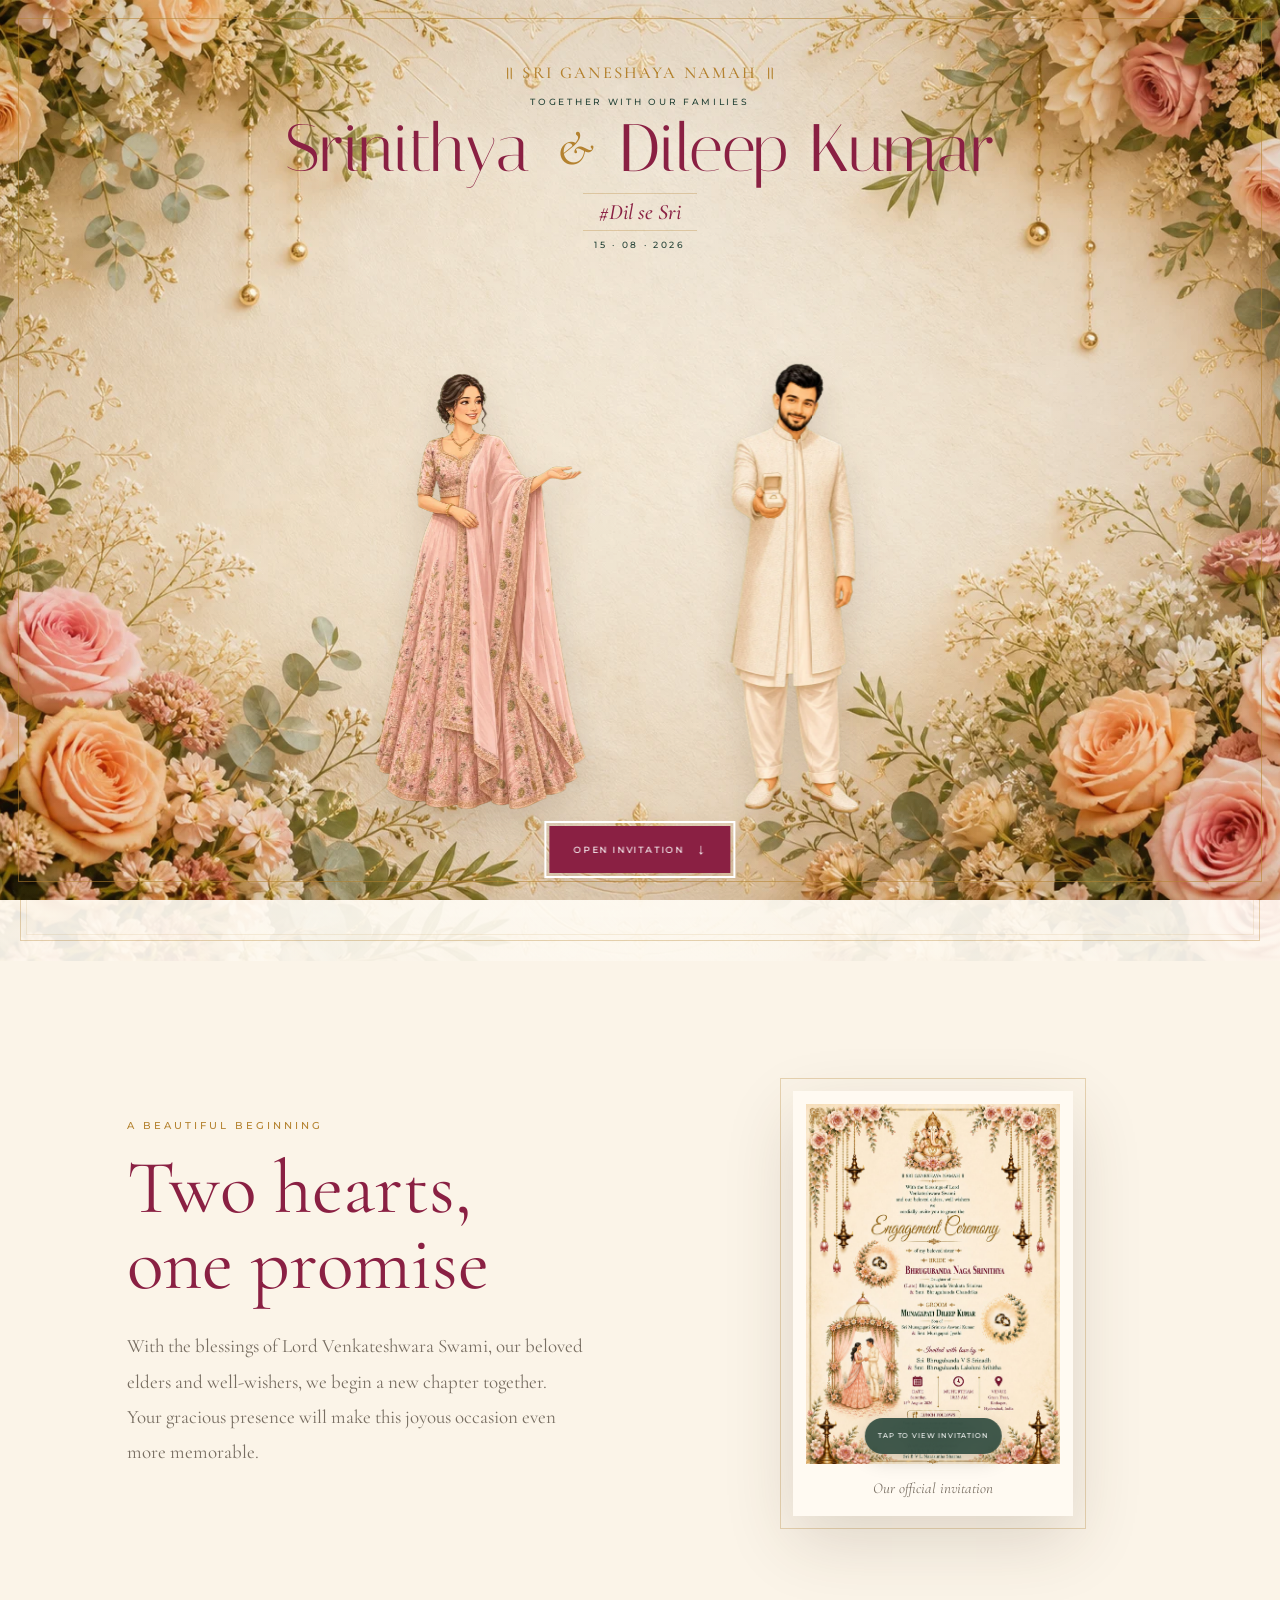
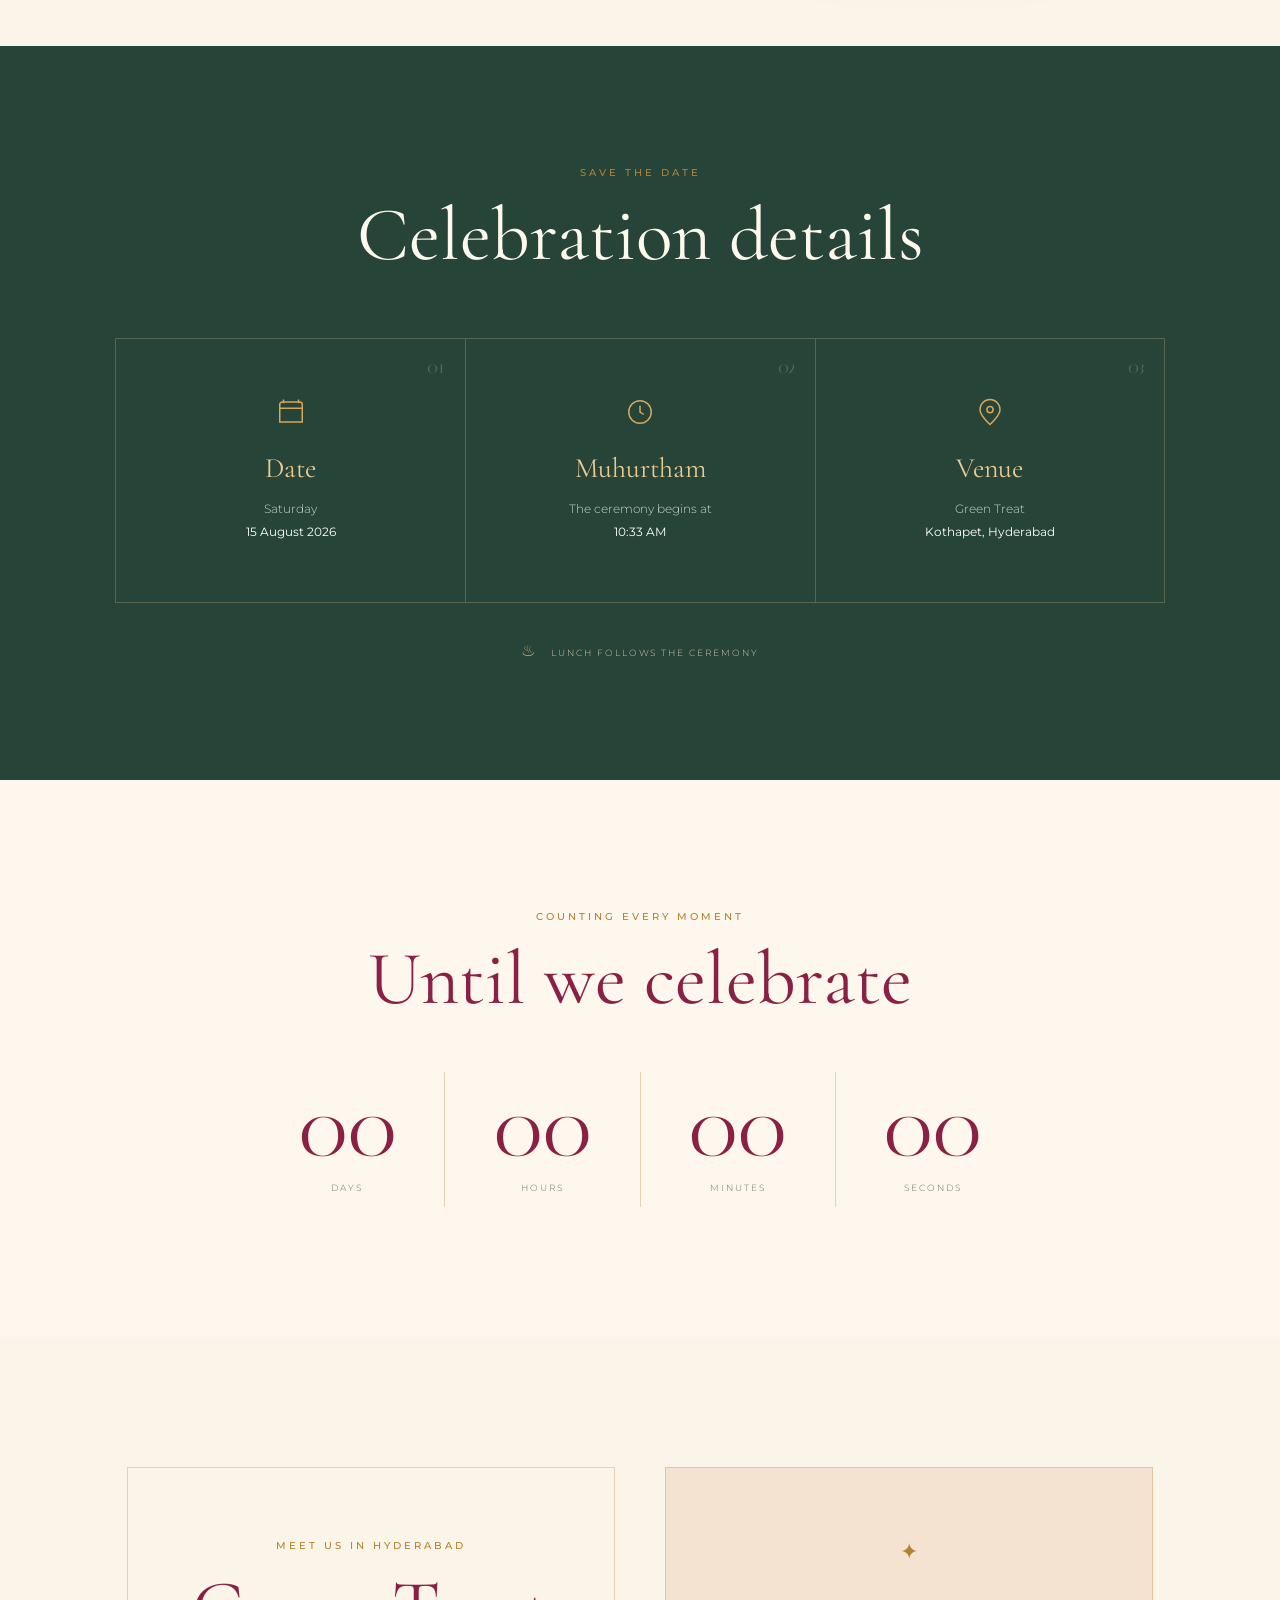
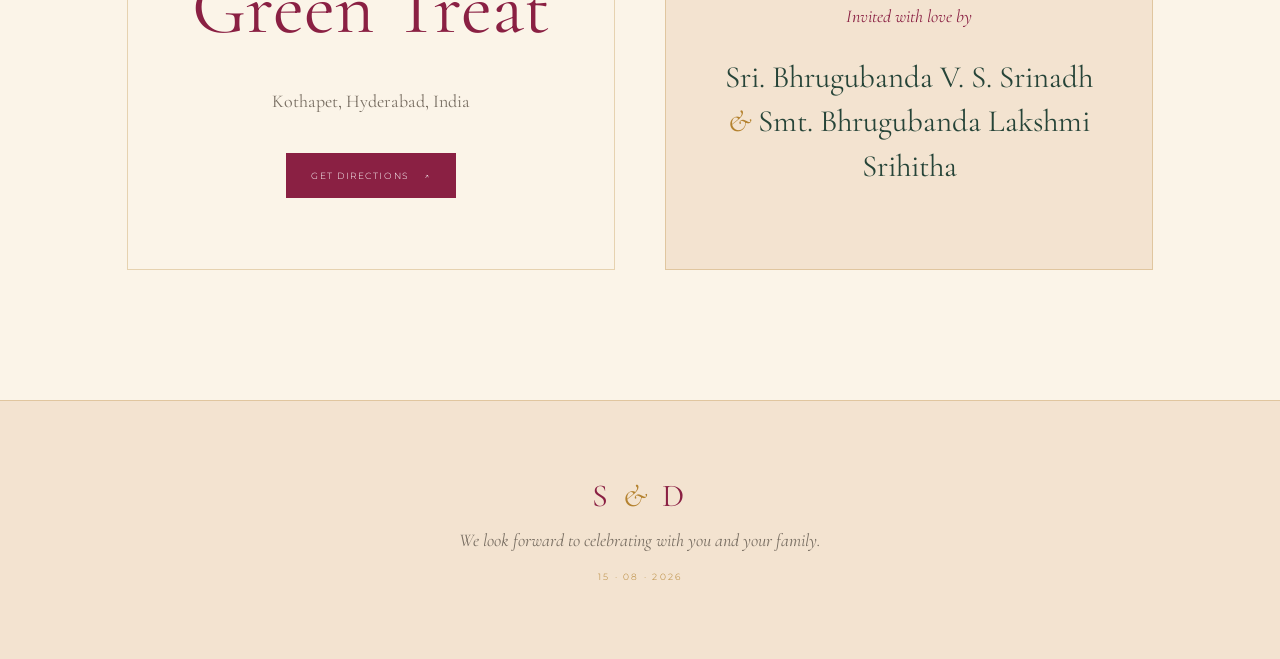
==== bride/index.html @ 74a8cdb2 "Add animated ring exchange landing moment" ====
<!doctype html>
<html lang="en">
<head>
  <meta charset="utf-8">
  <meta name="viewport" content="width=device-width, initial-scale=1">
  <meta name="theme-color" content="#fbf4e8">
  <meta name="description" content="Bride-side engagement invitation for Srinithya and Dileep Kumar — 15 August 2026 at Green Treat, Kothapet, Hyderabad.">
  <title>Srinithya &amp; Dileep Kumar | Engagement Invitation</title>
  <base href="../">
  <meta property="og:type" content="website">
  <meta property="og:site_name" content="Srinithya &amp; Dileep Kumar">
  <meta property="og:url" content="https://mdileepkumar438.github.io/dil-se-sri/bride/">
  <meta property="og:title" content="Srinithya &amp; Dileep Kumar — Engagement">
  <meta property="og:description" content="With love from the bride’s family, join us on 15 August 2026 at Green Treat, Kothapet. #Dil se Sri">
  <meta property="og:image" content="https://mdileepkumar438.github.io/dil-se-sri/invitation-bride-side.jpg">
  <meta property="og:image:width" content="1054">
  <meta property="og:image:height" content="1492">
  <meta property="og:image:alt" content="Bride-side engagement invitation of Srinithya and Dileep Kumar, 15 August 2026">
  <meta name="twitter:card" content="summary_large_image">
  <meta name="twitter:title" content="Srinithya &amp; Dileep Kumar — Engagement">
  <meta name="twitter:description" content="With love from the bride’s family, join us on 15 August 2026 at Green Treat, Kothapet. #Dil se Sri">
  <meta name="twitter:image" content="https://mdileepkumar438.github.io/dil-se-sri/invitation-bride-side.jpg">
  <link rel="preload" href="landing-florals-mobile.webp" as="image" type="image/webp" media="(max-width: 760px)">
  <link rel="preload" href="bride-ring-mobile.webp" as="image" type="image/webp" media="(max-width: 760px)">
  <link rel="preload" href="groom-ring-mobile.webp" as="image" type="image/webp" media="(max-width: 760px)">
  <link rel="preconnect" href="https://fonts.googleapis.com">
  <link rel="preconnect" href="https://fonts.gstatic.com" crossorigin>
  <link href="https://fonts.googleapis.com/css2?family=Cormorant+Garamond:ital,wght@0,400;0,500;0,600;1,500&family=Italiana&family=Montserrat:wght@300;400;500&display=swap" rel="stylesheet">
  <link rel="stylesheet" href="style.css">
</head>
<body class="bride-page" data-invitation-side="bride" data-share-url="https://mdileepkumar438.github.io/dil-se-sri/bride/" data-share-title="Srinithya &amp; Dileep Kumar — Engagement" data-share-text="With love from the bride’s family, join us on 15 August 2026 at Green Treat, Kothapet. #Dil se Sri">
  <div class="page-glow" aria-hidden="true"></div>
  <section class="landing" id="landing" role="dialog" aria-modal="true" aria-label="Engagement invitation welcome">
    <div class="landing-shade" aria-hidden="true"></div>
    <div class="petals" id="petals" aria-hidden="true"></div>
    <div class="landing-copy">
      <p class="landing-blessing">॥ Sri Ganeshaya Namah ॥</p>
      <p class="landing-kicker">Together with our families</p>
      <h1><span>Srinithya</span><em>&amp;</em><span>Dileep Kumar</span></h1>
      <p class="landing-hashtag">#Dil se Sri</p>
      <p class="landing-date">15 · 08 · 2026</p>
    </div>
    <div class="couple-stage" aria-hidden="true">
      <img class="landing-person landing-bride" src="bride-ring.webp" srcset="bride-ring-mobile.webp 440w, bride-ring.webp 883w" sizes="(max-width: 760px) 58vw, 360px" width="883" height="1780" alt="">
      <img class="landing-person landing-groom" src="groom-ring.webp" srcset="groom-ring-mobile.webp 440w, groom-ring.webp 816w" sizes="(max-width: 760px) 58vw, 360px" width="816" height="1928" alt="">
      <span class="ring-sparkle" aria-hidden="true"></span>
    </div>
    <button class="open-invitation" id="openInvitation" type="button">
      <span>Open Invitation</span><i aria-hidden="true">↓</i>
    </button>
  </section>

  <button class="music-toggle" id="musicToggle" type="button" aria-label="Play background music" aria-pressed="false" hidden>
    <span class="music-icon" aria-hidden="true">♪</span><span class="music-label">Music</span>
  </button>
  <audio id="backgroundMusic" loop preload="none">
    <source src="engagement-music.mp3" type="audio/mpeg">
  </audio>

  <nav class="guest-actions" id="guestActions" aria-label="Invitation actions" hidden>
    <a href="dileep-srinithya-engagement.ics" download aria-label="Add engagement to calendar">
      <svg viewBox="0 0 24 24" aria-hidden="true"><path d="M6 2v3M18 2v3M3.5 9h17M5 4h14a2 2 0 0 1 2 2v14H3V6a2 2 0 0 1 2-2Z"/></svg>
      <span>Calendar</span>
    </a>
    <a href="https://www.google.com/maps/search/?api=1&amp;query=Green+Treat+Kothapet+Hyderabad" target="_blank" rel="noopener noreferrer" aria-label="Open venue directions">
      <svg viewBox="0 0 24 24" aria-hidden="true"><path d="M20 10c0 5-8 12-8 12S4 15 4 10a8 8 0 1 1 16 0Z"/><circle cx="12" cy="10" r="2.5"/></svg>
      <span>Directions</span>
    </a>
    <button id="shareInvitation" type="button" aria-label="Share engagement invitation">
      <svg viewBox="0 0 24 24" aria-hidden="true"><circle cx="18" cy="5" r="2.5"/><circle cx="6" cy="12" r="2.5"/><circle cx="18" cy="19" r="2.5"/><path d="m8.2 10.8 7.6-4.5M8.2 13.2l7.6 4.5"/></svg>
      <span>Share</span>
    </button>
  </nav>

  <header class="site-header">
    <a class="monogram" href="bride/#home" aria-label="Srinithya and Dileep Kumar, home">S <span>&amp;</span> D</a>
    <button class="nav-toggle" id="navToggle" type="button" aria-expanded="false" aria-controls="primaryNav" aria-label="Open menu">
      <span class="nav-toggle-bars" aria-hidden="true"><i></i><i></i></span>
    </button>
    <nav id="primaryNav" aria-label="Main navigation">
      <a href="bride/#story">Our day</a>
      <a href="bride/#details">Details</a>
      <a href="bride/#venue">Venue</a>
    </nav>
  </header>

  <main>
    <section class="hero" id="home">
      <div class="hero-inner reveal">
        <p class="blessing">॥ Sri Ganeshaya Namah ॥</p>
        <p class="kicker">Together with our families</p>
        <h1><span>Srinithya</span><em>&amp;</em><span>Dileep Kumar</span></h1>
        <div class="ornament" aria-hidden="true"><i></i><b>✦</b><i></i></div>
        <p class="invitation-copy">We cordially invite you to grace the<br>engagement ceremony of my beloved sister.</p>
        <p class="couple-hashtag">#Dil se Sri</p>
        <div class="hero-date">
          <span>Saturday</span><strong>15</strong><span>August<br>2026</span>
        </div>
        <a class="scroll-cue" href="bride/#story">Discover the celebration <span>↓</span></a>
      </div>
    </section>

    <section class="intro section" id="story">
      <div class="section-copy reveal">
        <p class="kicker">A beautiful beginning</p>
        <h2>Two hearts, one promise</h2>
        <p>With the blessings of Lord Venkateshwara Swami, our beloved elders and well-wishers, we begin a new chapter together. Your gracious presence will make this joyous occasion even more memorable.</p>
      </div>
      <figure class="invitation-frame reveal">
        <button class="invitation-trigger" id="invitationTrigger" type="button" aria-label="Open full-screen invitation">
          <img src="invitation-bride-side.jpg" alt="Bride-side engagement invitation for Srinithya and Dileep Kumar" width="1054" height="1492" loading="lazy">
          <span>Tap to view invitation</span>
        </button>
        <figcaption>Our official invitation</figcaption>
      </figure>
    </section>

    <section class="details-section" id="details">
      <div class="details-heading reveal">
        <p class="kicker">Save the date</p>
        <h2>Celebration details</h2>
      </div>
      <div class="detail-grid">
        <article class="detail-card reveal">
          <span class="detail-number">01</span>
          <svg viewBox="0 0 24 24" aria-hidden="true"><path d="M6 2v3M18 2v3M3.5 9h17M5 4h14a2 2 0 0 1 2 2v14H3V6a2 2 0 0 1 2-2Z"/></svg>
          <h3>Date</h3><p>Saturday<br><strong>15 August 2026</strong></p>
        </article>
        <article class="detail-card reveal">
          <span class="detail-number">02</span>
          <svg viewBox="0 0 24 24" aria-hidden="true"><circle cx="12" cy="12" r="9"/><path d="M12 7v5l3 2"/></svg>
          <h3>Muhurtham</h3><p>The ceremony begins at<br><strong>10:33 AM</strong></p>
        </article>
        <article class="detail-card reveal">
          <span class="detail-number">03</span>
          <svg viewBox="0 0 24 24" aria-hidden="true"><path d="M20 10c0 5-8 12-8 12S4 15 4 10a8 8 0 1 1 16 0Z"/><circle cx="12" cy="10" r="2.5"/></svg>
          <h3>Venue</h3><p>Green Treat<br><strong>Kothapet, Hyderabad</strong></p>
        </article>
      </div>
      <p class="lunch-note reveal"><span>♨</span> Lunch follows the ceremony</p>
    </section>

    <section class="countdown-section" aria-label="Countdown to the engagement">
      <div class="countdown-copy reveal">
        <p class="kicker">Counting every moment</p>
        <h2>Until we celebrate</h2>
      </div>
      <div class="countdown reveal" id="countdown" role="timer">
        <div><strong id="cd-days">00</strong><span>Days</span></div>
        <div><strong id="cd-hours">00</strong><span>Hours</span></div>
        <div><strong id="cd-minutes">00</strong><span>Minutes</span></div>
        <div><strong id="cd-seconds">00</strong><span>Seconds</span></div>
      </div>
    </section>

    <section class="venue-section section" id="venue">
      <div class="venue-card reveal">
        <p class="kicker">Meet us in Hyderabad</p>
        <h2>Green Treat</h2>
        <p>Kothapet, Hyderabad, India</p>
        <a class="button" href="https://www.google.com/maps/search/?api=1&query=Green+Treat+Kothapet+Hyderabad" target="_blank" rel="noopener noreferrer">
          Get directions <span>↗</span>
        </a>
      </div>
      <div class="family-note reveal">
        <p>Invited with love by</p>
        <h3>Sri. Bhrugubanda V. S. Srinadh<br><span>&amp;</span> Smt. Bhrugubanda Lakshmi Srihitha</h3>
      </div>
    </section>
  </main>

  <dialog class="invitation-viewer" id="invitationViewer" aria-label="Full engagement invitation">
    <div class="viewer-toolbar">
      <p>Our official invitation</p>
      <div>
        <a href="invitation-bride-side.jpg" download="Srinithya-Dileep-Kumar-Engagement.jpg" aria-label="Download invitation">↓</a>
        <button id="closeInvitation" type="button" aria-label="Close invitation">×</button>
      </div>
    </div>
    <div class="viewer-canvas" id="viewerCanvas">
      <img id="viewerImage" data-src="invitation-bride-side.jpg" width="1054" height="1492" alt="Full bride-side engagement invitation for Srinithya and Dileep Kumar">
    </div>
    <p class="viewer-hint">Pinch or double-tap to zoom</p>
  </dialog>

  <footer>
    <div class="footer-mark">S <span>&amp;</span> D</div>
    <p>We look forward to celebrating with you and your family.</p>
    <small>15 · 08 · 2026</small>
  </footer>
  <script src="script.js"></script>
</body>
</html>
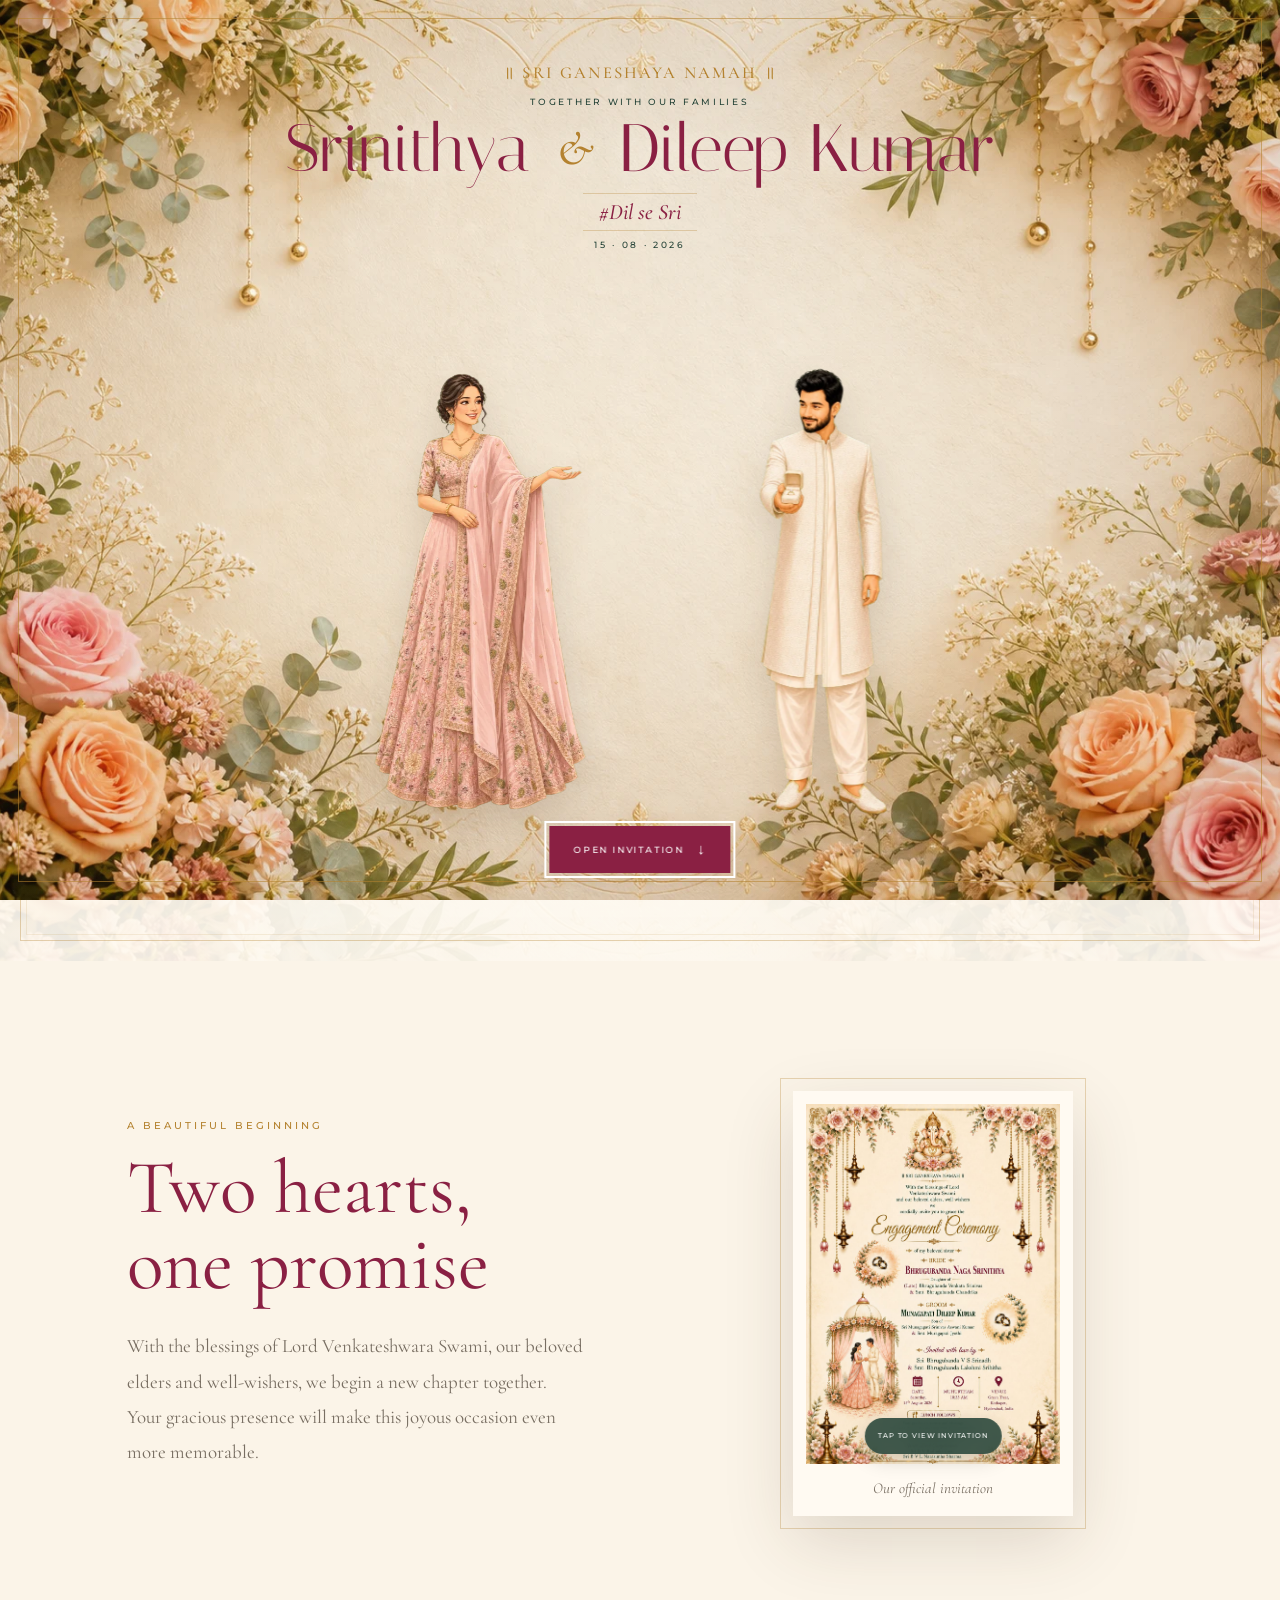
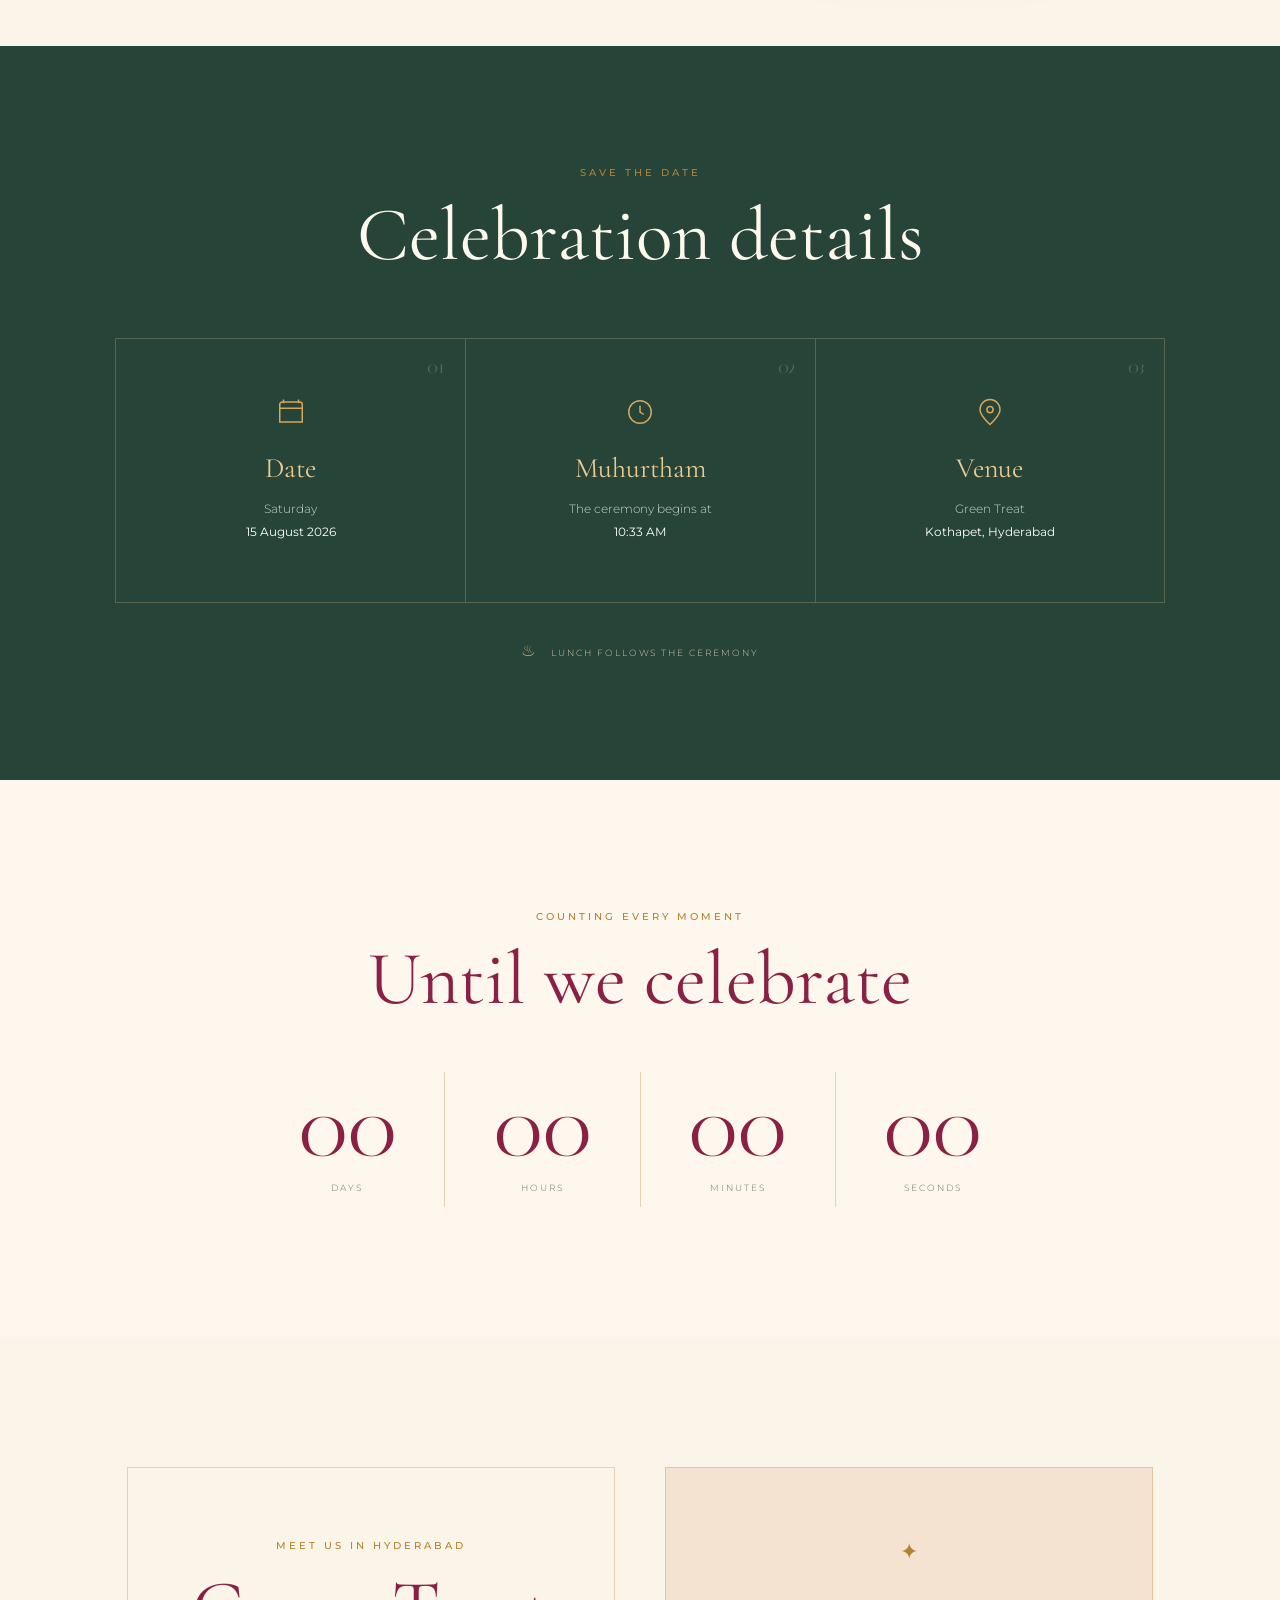
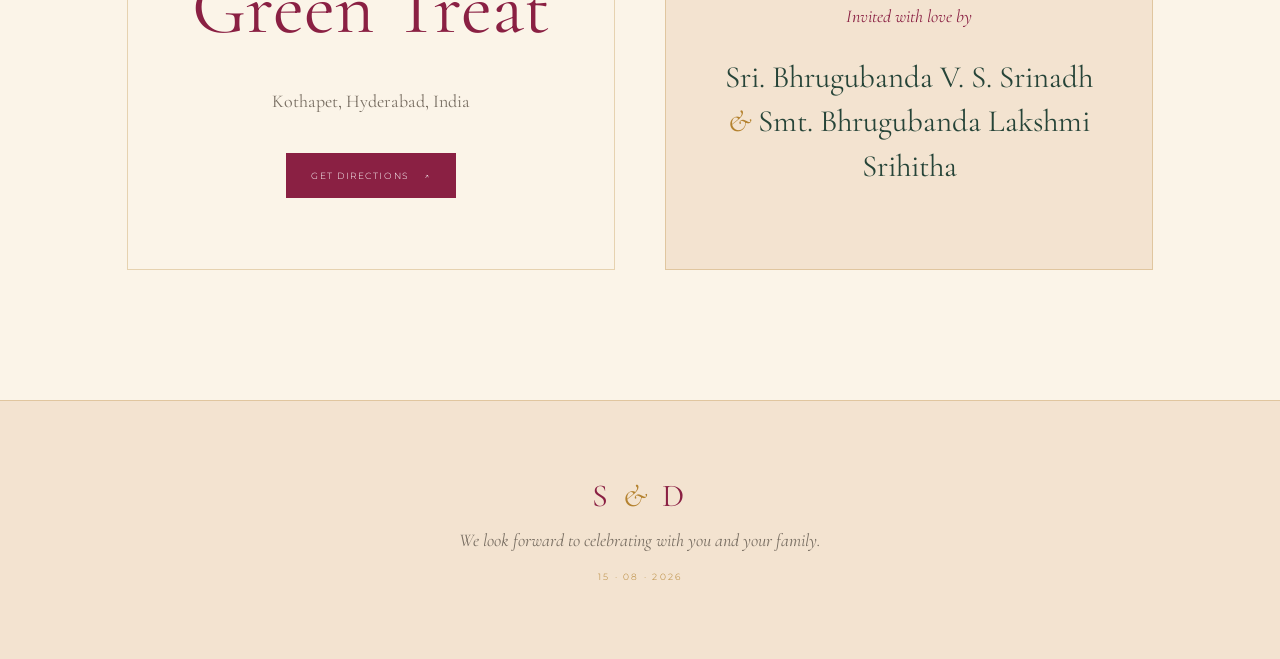
==== commit 02321d65: "Turn groom toward bride during ring exchange" ====
--- a/bride/index.html
+++ b/bride/index.html
@@ -22,7 +22,7 @@
   <meta name="twitter:image" content="https://mdileepkumar438.github.io/dil-se-sri/invitation-bride-side.jpg">
   <link rel="preload" href="landing-florals-mobile.webp" as="image" type="image/webp" media="(max-width: 760px)">
   <link rel="preload" href="bride-ring-mobile.webp" as="image" type="image/webp" media="(max-width: 760px)">
-  <link rel="preload" href="groom-ring-mobile.webp" as="image" type="image/webp" media="(max-width: 760px)">
+  <link rel="preload" href="groom-ring-facing-mobile.webp" as="image" type="image/webp" media="(max-width: 760px)">
   <link rel="preconnect" href="https://fonts.googleapis.com">
   <link rel="preconnect" href="https://fonts.gstatic.com" crossorigin>
   <link href="https://fonts.googleapis.com/css2?family=Cormorant+Garamond:ital,wght@0,400;0,500;0,600;1,500&family=Italiana&family=Montserrat:wght@300;400;500&display=swap" rel="stylesheet">
@@ -42,7 +42,7 @@
     </div>
     <div class="couple-stage" aria-hidden="true">
       <img class="landing-person landing-bride" src="bride-ring.webp" srcset="bride-ring-mobile.webp 440w, bride-ring.webp 883w" sizes="(max-width: 760px) 58vw, 360px" width="883" height="1780" alt="">
-      <img class="landing-person landing-groom" src="groom-ring.webp" srcset="groom-ring-mobile.webp 440w, groom-ring.webp 816w" sizes="(max-width: 760px) 58vw, 360px" width="816" height="1928" alt="">
+      <img class="landing-person landing-groom" src="groom-ring-facing.webp" srcset="groom-ring-facing-mobile.webp 440w, groom-ring-facing.webp 811w" sizes="(max-width: 760px) 58vw, 360px" width="811" height="1940" alt="">
       <span class="ring-sparkle" aria-hidden="true"></span>
     </div>
     <button class="open-invitation" id="openInvitation" type="button">
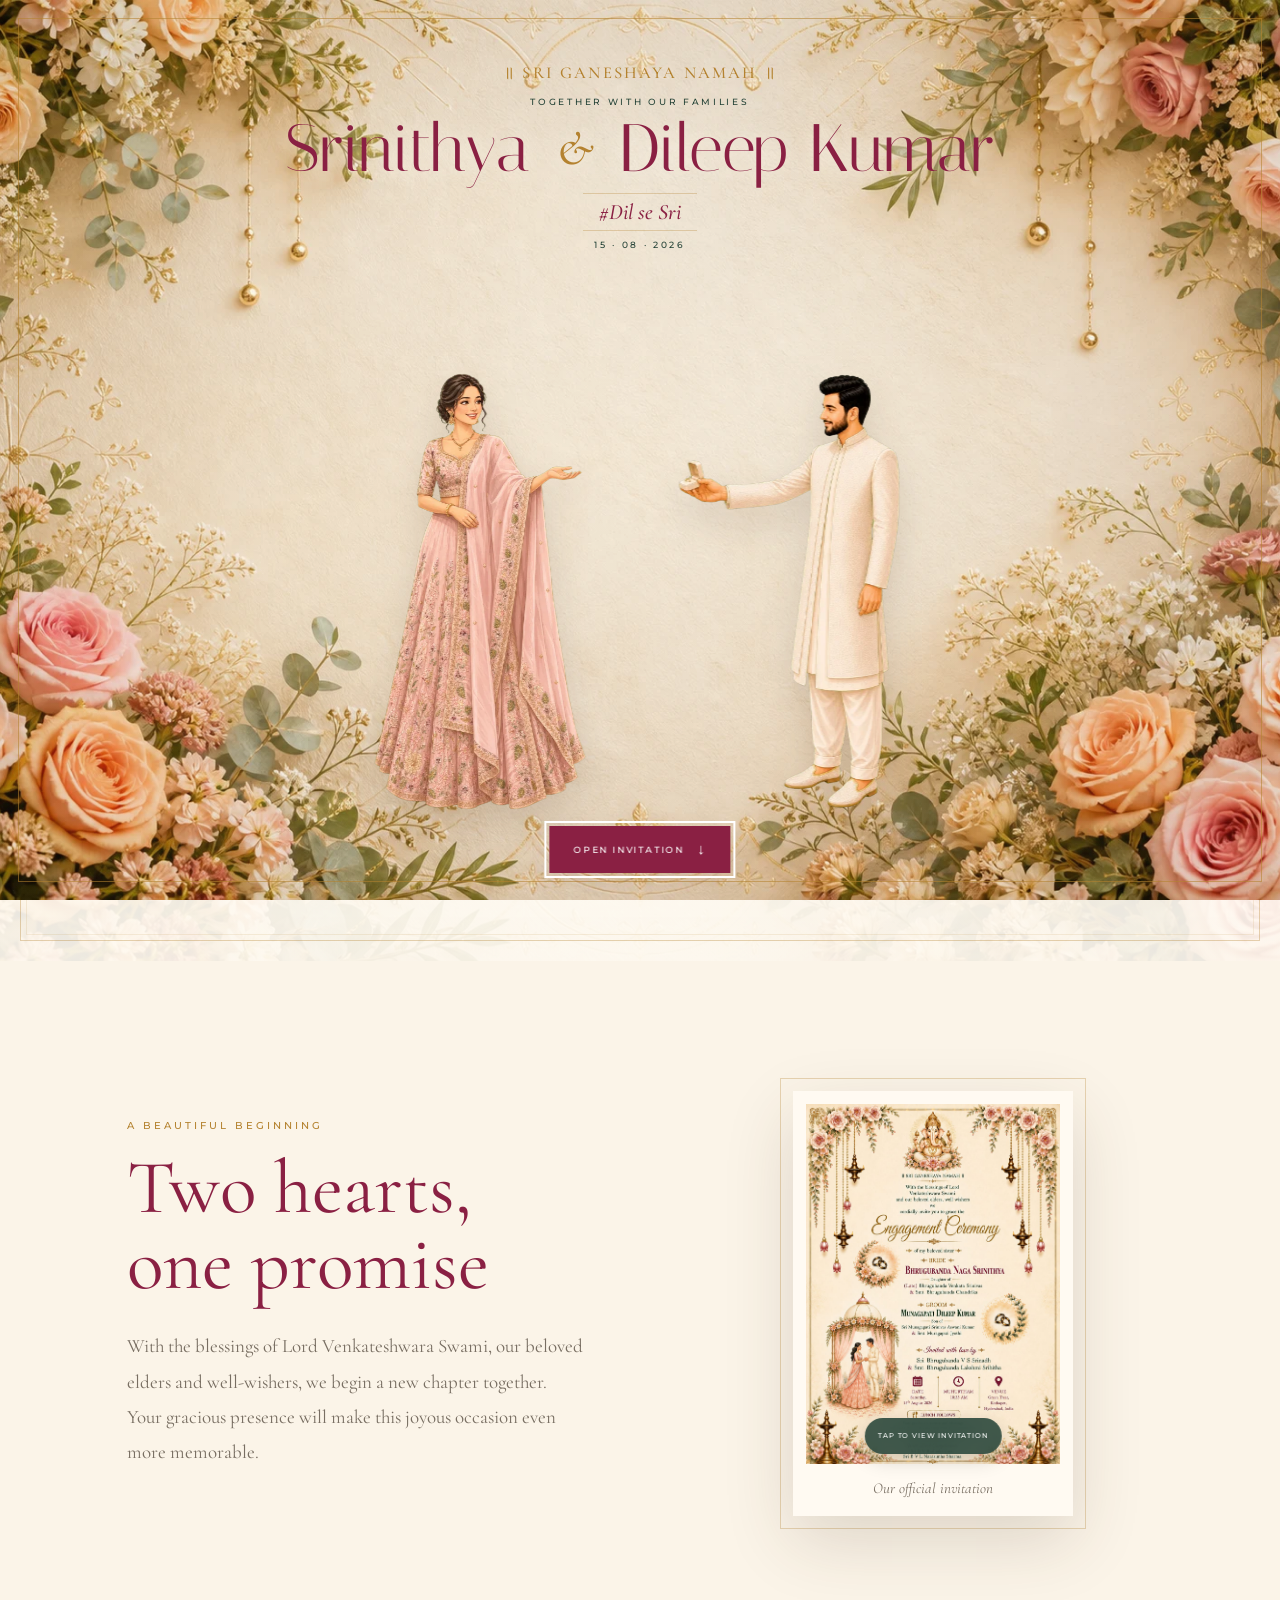
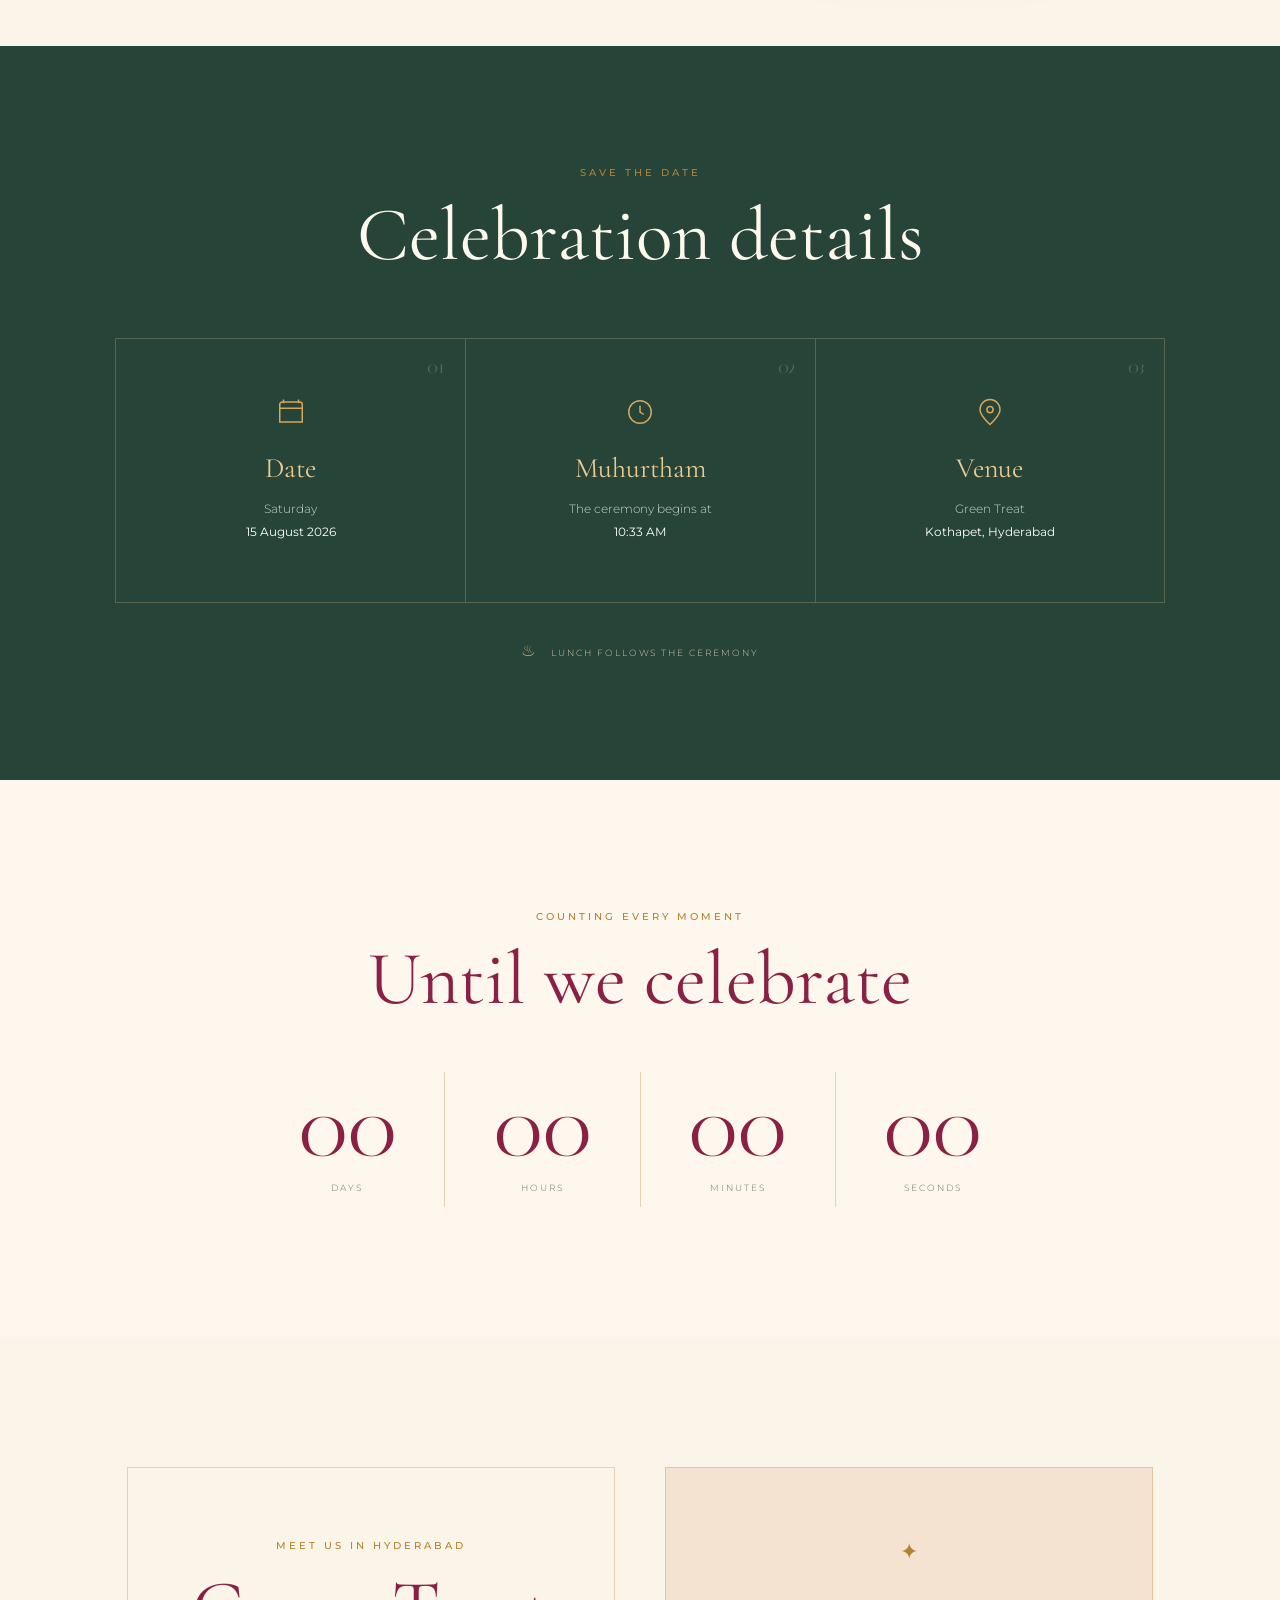
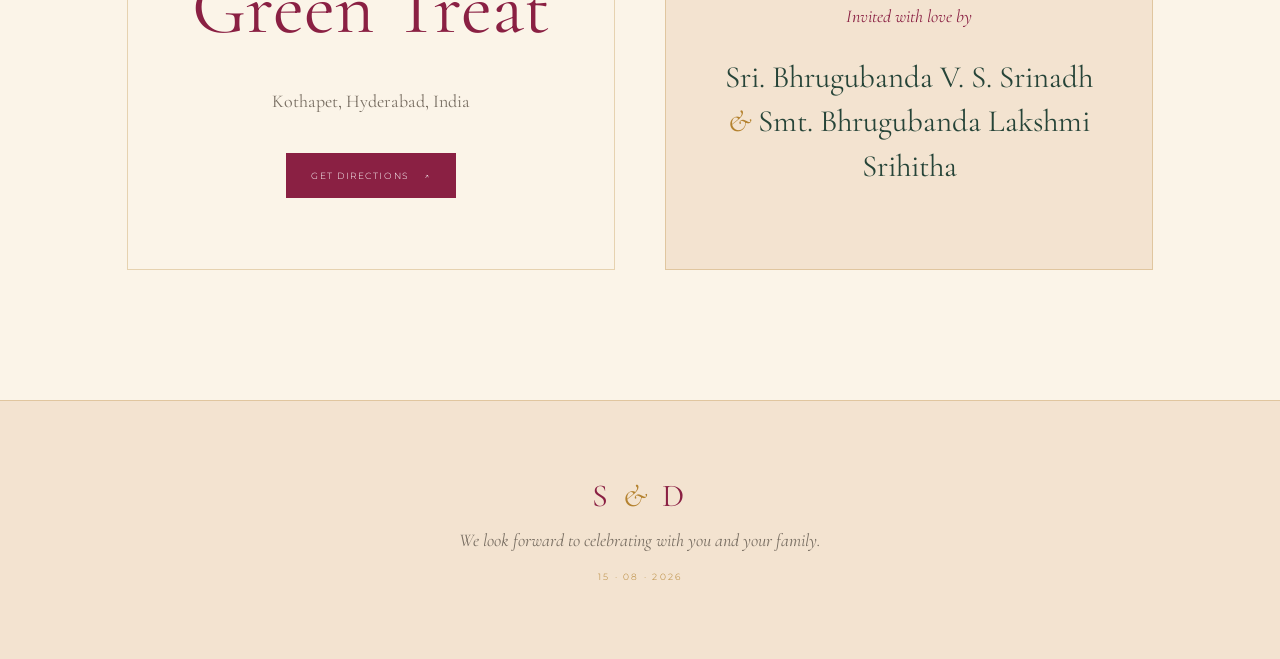
==== commit c7c09a47: "Extend groom ring hand toward bride" ====
--- a/bride/index.html
+++ b/bride/index.html
@@ -22,7 +22,7 @@
   <meta name="twitter:image" content="https://mdileepkumar438.github.io/dil-se-sri/invitation-bride-side.jpg">
   <link rel="preload" href="landing-florals-mobile.webp" as="image" type="image/webp" media="(max-width: 760px)">
   <link rel="preload" href="bride-ring-mobile.webp" as="image" type="image/webp" media="(max-width: 760px)">
-  <link rel="preload" href="groom-ring-facing-mobile.webp" as="image" type="image/webp" media="(max-width: 760px)">
+  <link rel="preload" href="groom-ring-profile-mobile.webp" as="image" type="image/webp" media="(max-width: 760px)">
   <link rel="preconnect" href="https://fonts.googleapis.com">
   <link rel="preconnect" href="https://fonts.gstatic.com" crossorigin>
   <link href="https://fonts.googleapis.com/css2?family=Cormorant+Garamond:ital,wght@0,400;0,500;0,600;1,500&family=Italiana&family=Montserrat:wght@300;400;500&display=swap" rel="stylesheet">
@@ -42,7 +42,7 @@
     </div>
     <div class="couple-stage" aria-hidden="true">
       <img class="landing-person landing-bride" src="bride-ring.webp" srcset="bride-ring-mobile.webp 440w, bride-ring.webp 883w" sizes="(max-width: 760px) 58vw, 360px" width="883" height="1780" alt="">
-      <img class="landing-person landing-groom" src="groom-ring-facing.webp" srcset="groom-ring-facing-mobile.webp 440w, groom-ring-facing.webp 811w" sizes="(max-width: 760px) 58vw, 360px" width="811" height="1940" alt="">
+      <img class="landing-person landing-groom" src="groom-ring-profile.webp" srcset="groom-ring-profile-mobile.webp 440w, groom-ring-profile.webp 928w" sizes="(max-width: 760px) 58vw, 360px" width="928" height="1695" alt="">
       <span class="ring-sparkle" aria-hidden="true"></span>
     </div>
     <button class="open-invitation" id="openInvitation" type="button">
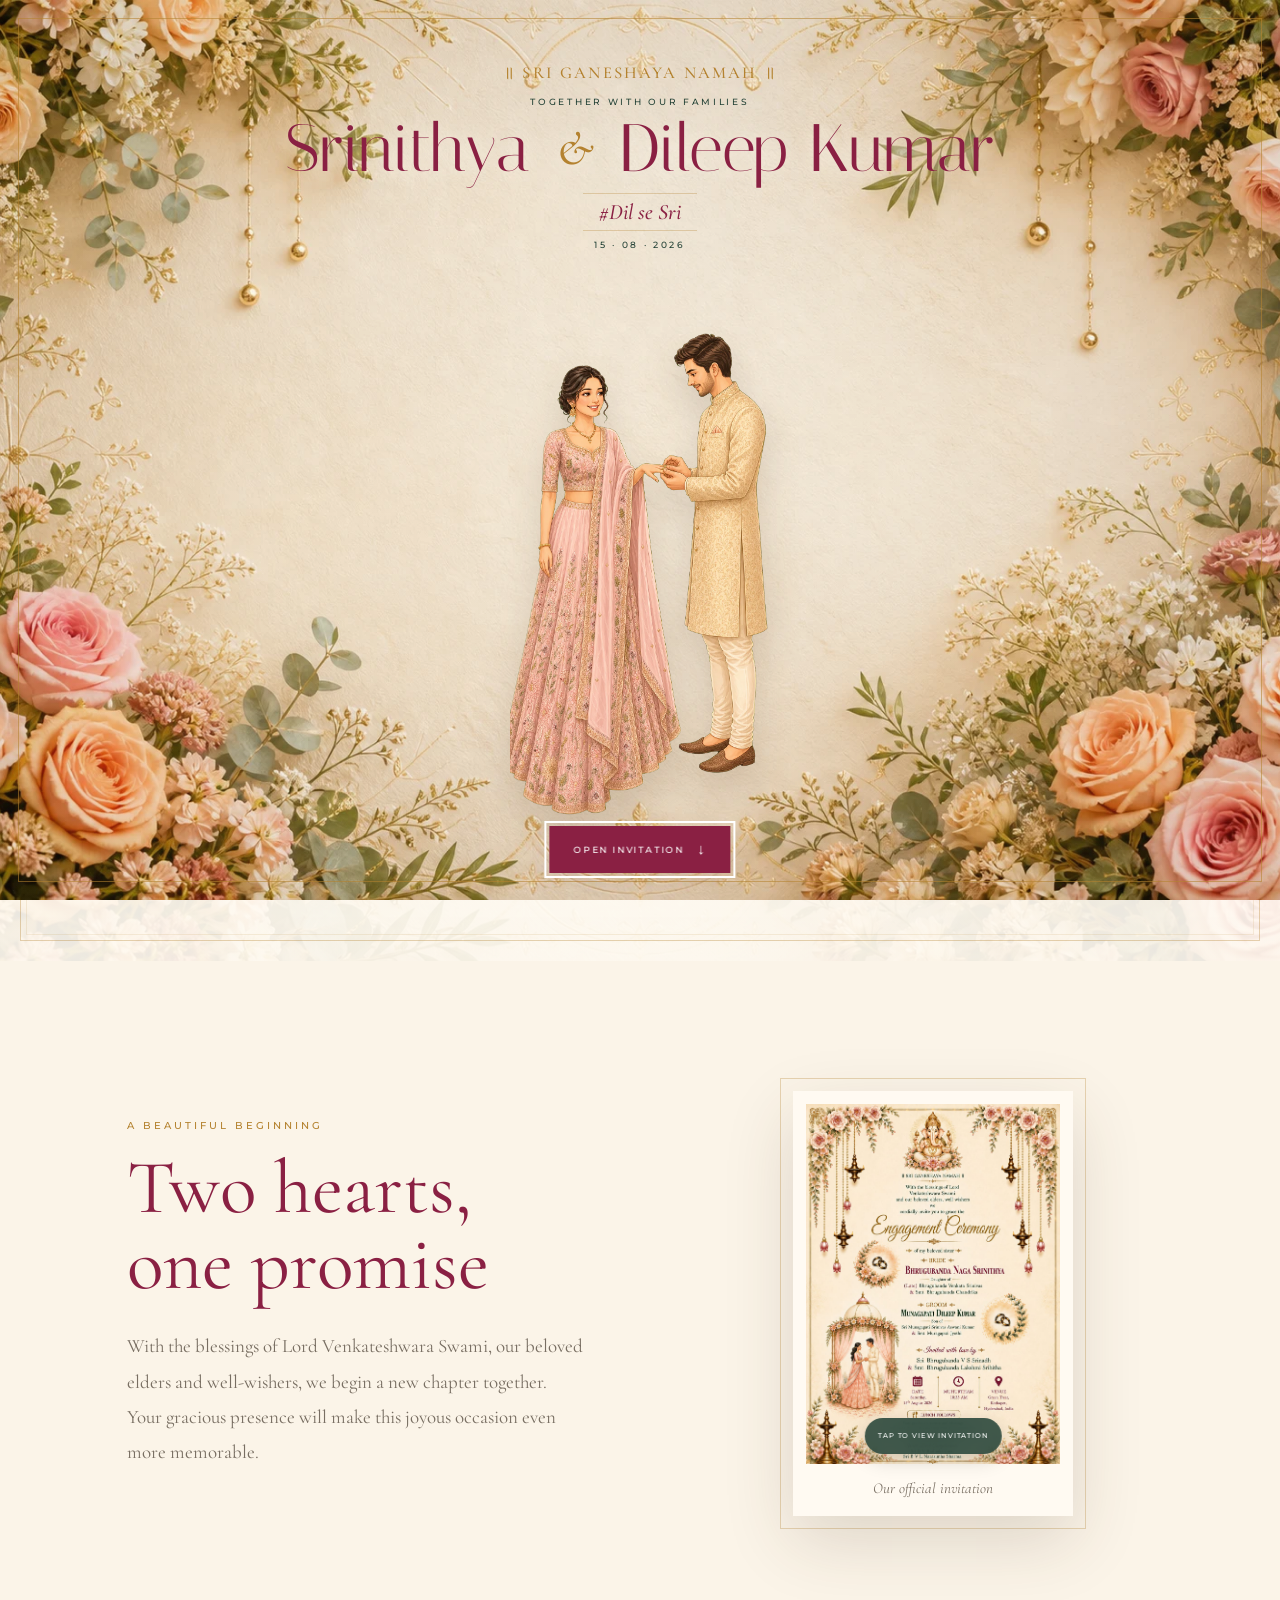
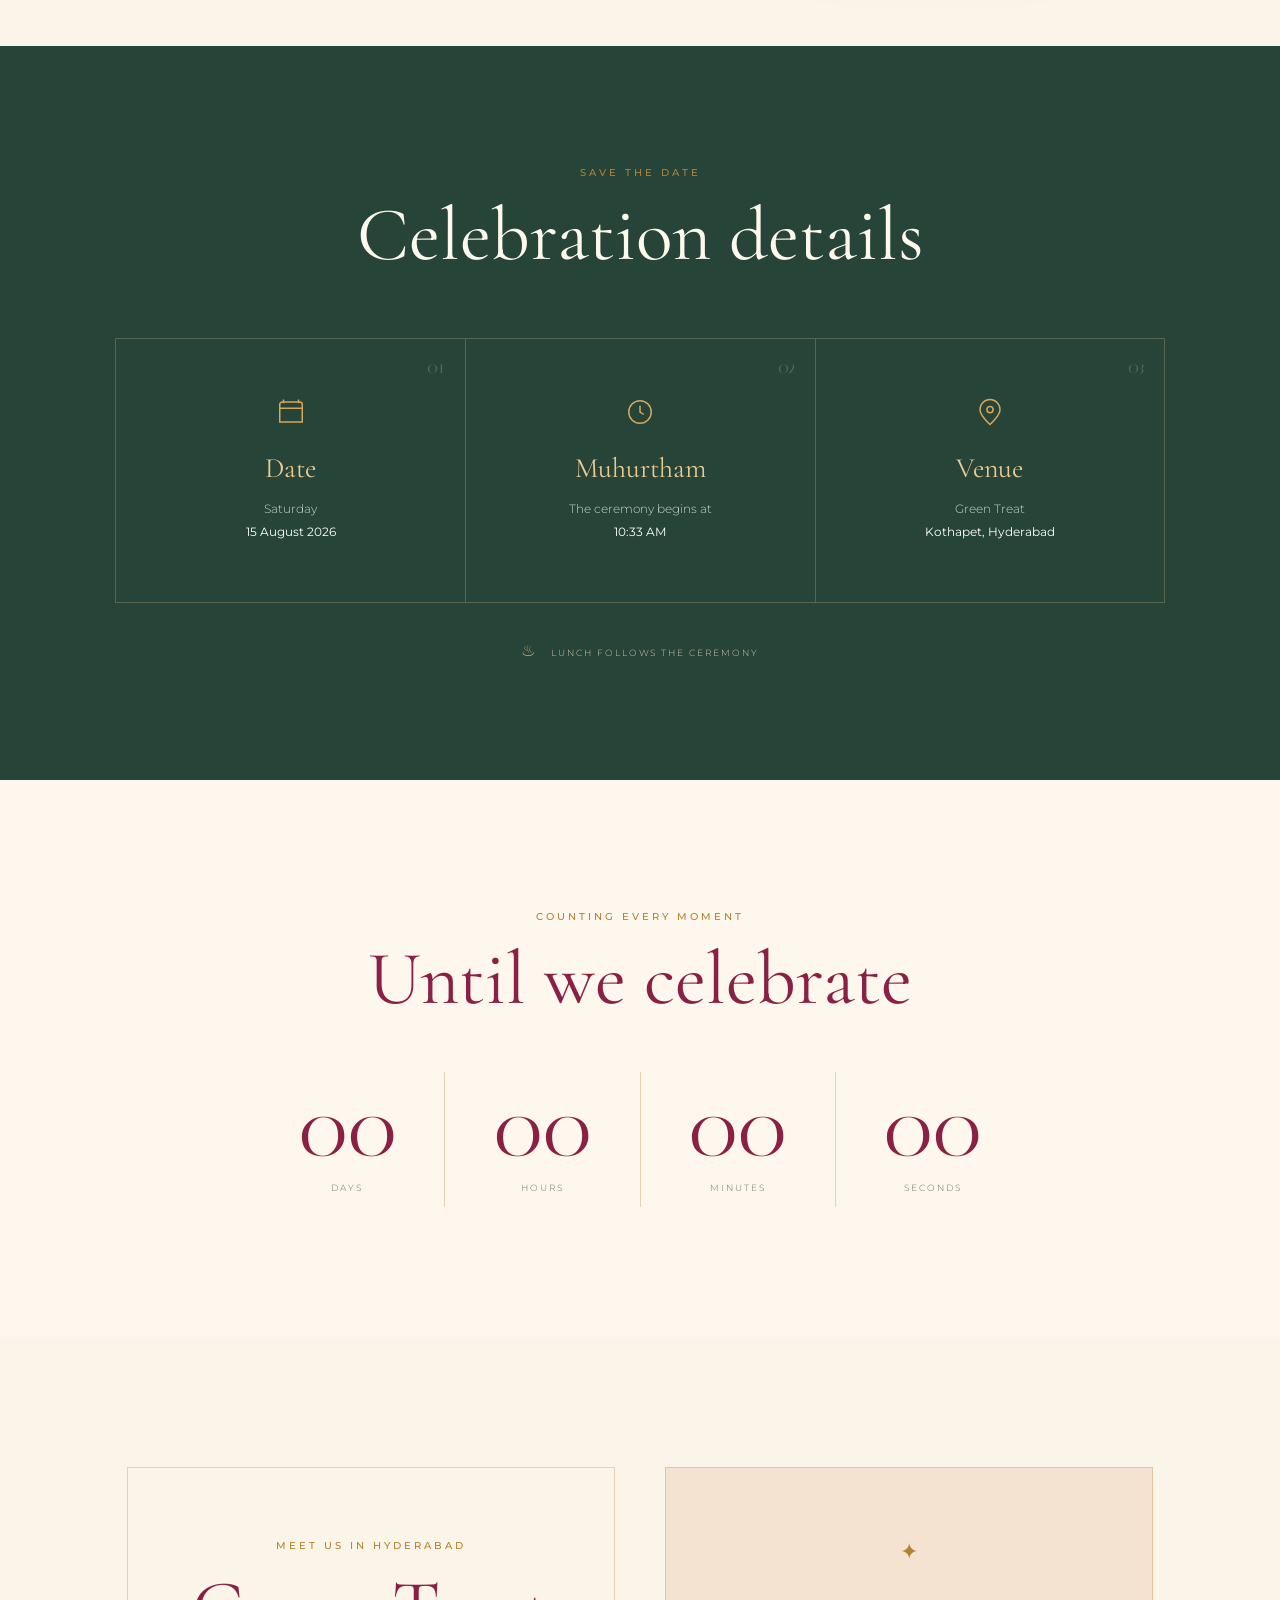
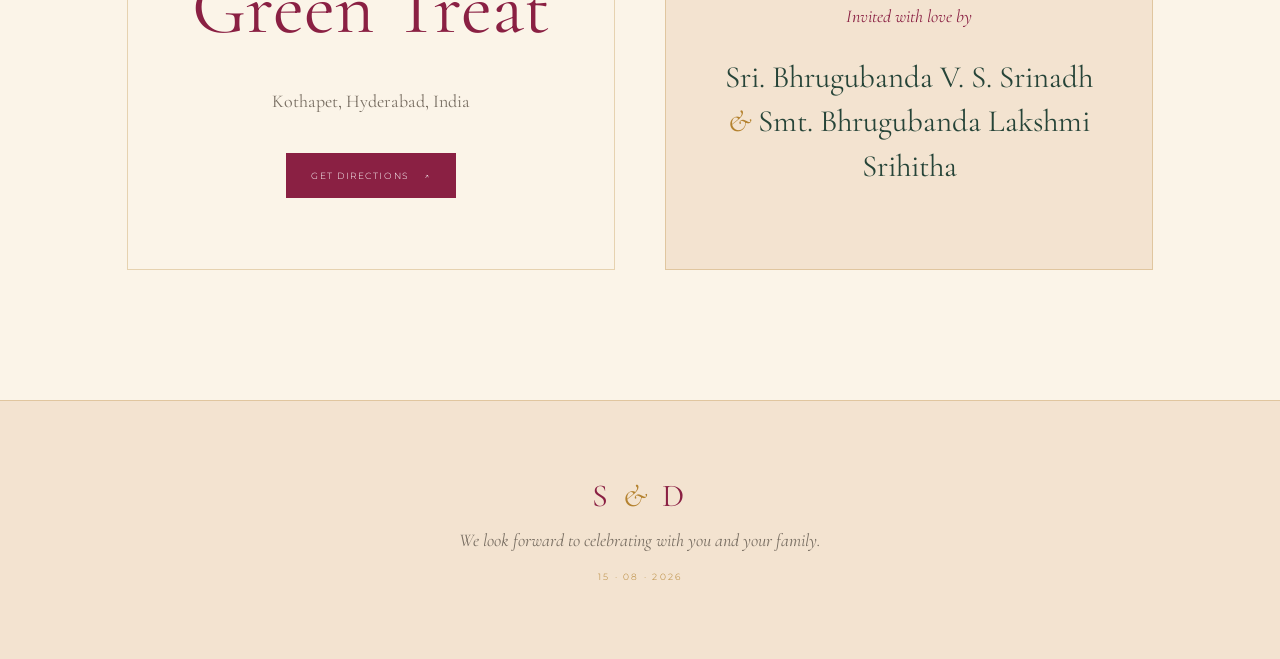
==== commit 2e7d5c92: "Animate bride and groom ring placement" ====
--- a/bride/index.html
+++ b/bride/index.html
@@ -21,8 +21,7 @@
   <meta name="twitter:description" content="With love from the bride’s family, join us on 15 August 2026 at Green Treat, Kothapet. #Dil se Sri">
   <meta name="twitter:image" content="https://mdileepkumar438.github.io/dil-se-sri/invitation-bride-side.jpg">
   <link rel="preload" href="landing-florals-mobile.webp" as="image" type="image/webp" media="(max-width: 760px)">
-  <link rel="preload" href="bride-ring-mobile.webp" as="image" type="image/webp" media="(max-width: 760px)">
-  <link rel="preload" href="groom-ring-profile-mobile.webp" as="image" type="image/webp" media="(max-width: 760px)">
+  <link rel="preload" href="couple-placement-mobile.webp" as="image" type="image/webp" media="(max-width: 760px)">
   <link rel="preconnect" href="https://fonts.googleapis.com">
   <link rel="preconnect" href="https://fonts.gstatic.com" crossorigin>
   <link href="https://fonts.googleapis.com/css2?family=Cormorant+Garamond:ital,wght@0,400;0,500;0,600;1,500&family=Italiana&family=Montserrat:wght@300;400;500&display=swap" rel="stylesheet">
@@ -41,8 +40,7 @@
       <p class="landing-date">15 · 08 · 2026</p>
     </div>
     <div class="couple-stage" aria-hidden="true">
-      <img class="landing-person landing-bride" src="bride-ring.webp" srcset="bride-ring-mobile.webp 440w, bride-ring.webp 883w" sizes="(max-width: 760px) 58vw, 360px" width="883" height="1780" alt="">
-      <img class="landing-person landing-groom" src="groom-ring-profile.webp" srcset="groom-ring-profile-mobile.webp 440w, groom-ring-profile.webp 928w" sizes="(max-width: 760px) 58vw, 360px" width="928" height="1695" alt="">
+      <img class="couple-placement" src="couple-placement.webp" srcset="couple-placement-mobile.webp 440w, couple-placement.webp 887w" sizes="(max-width: 760px) 74vw, 560px" width="887" height="1774" alt="">
       <span class="ring-sparkle" aria-hidden="true"></span>
     </div>
     <button class="open-invitation" id="openInvitation" type="button">
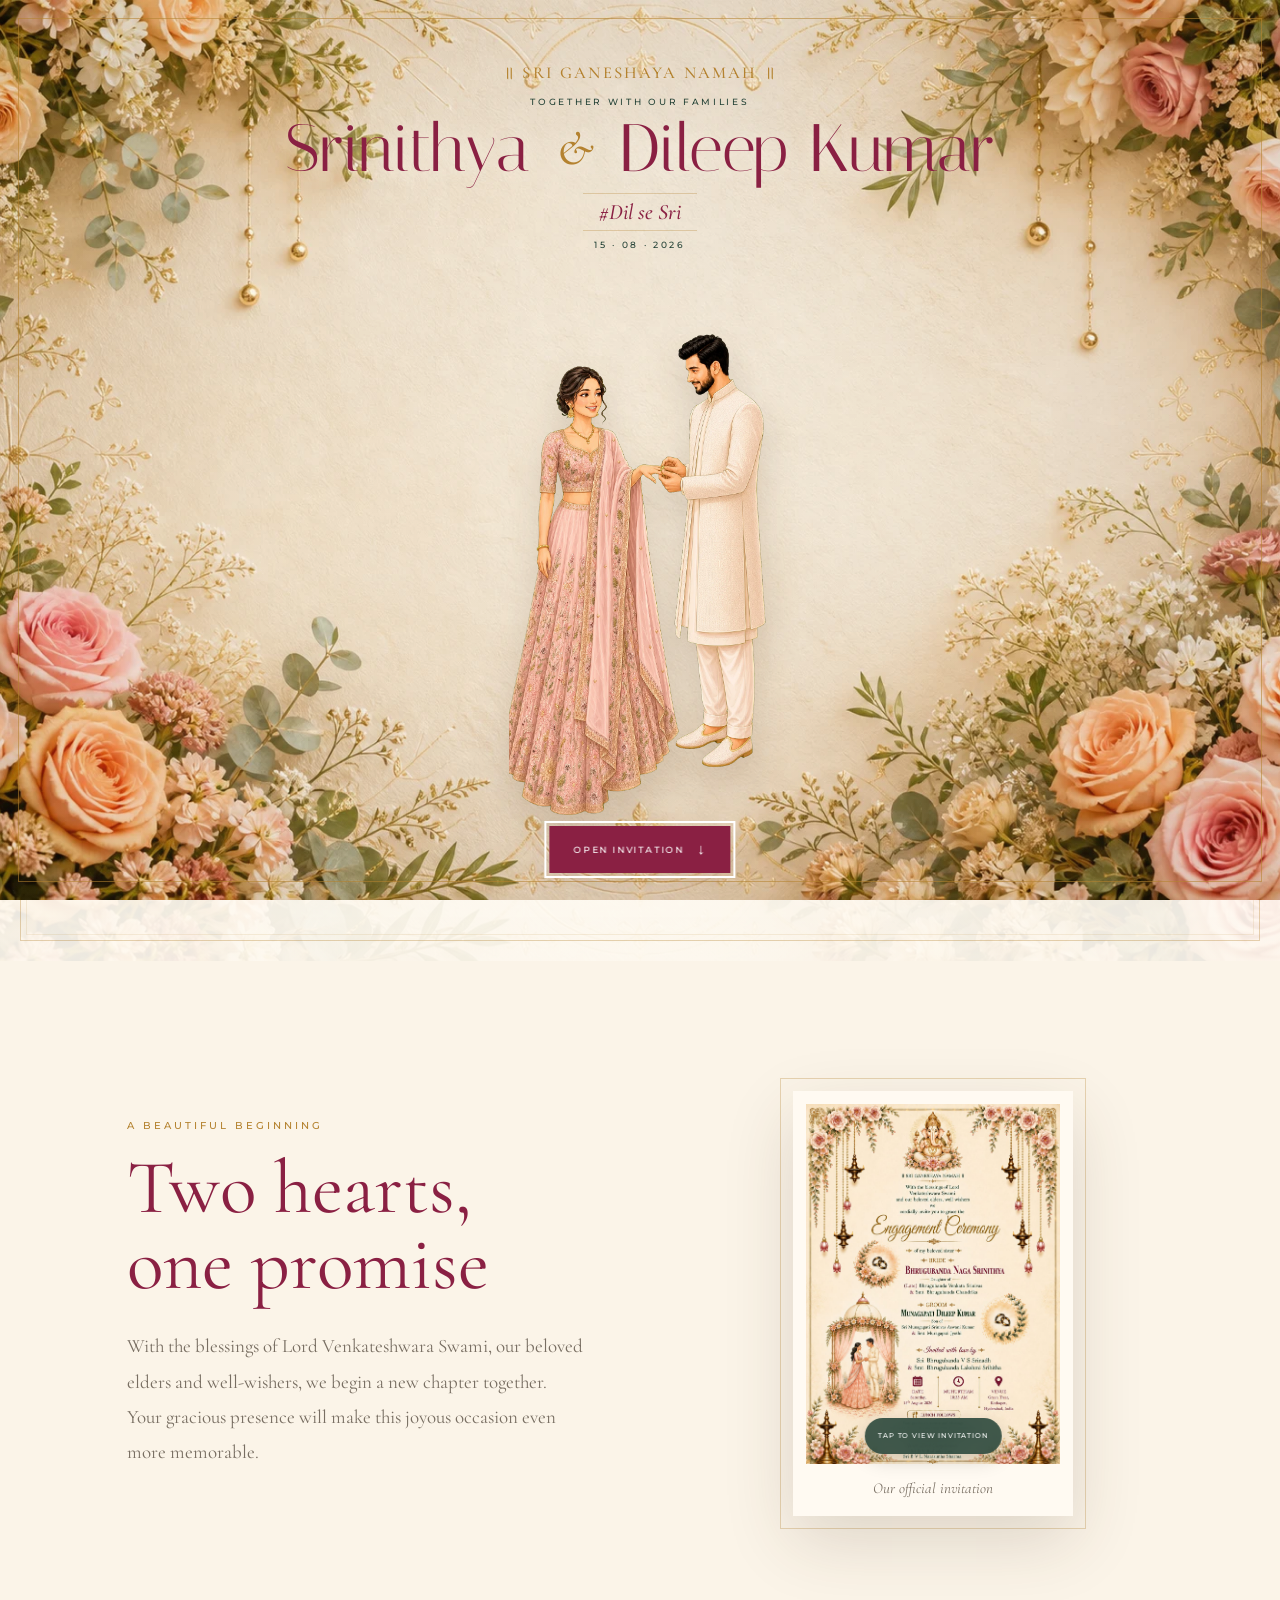
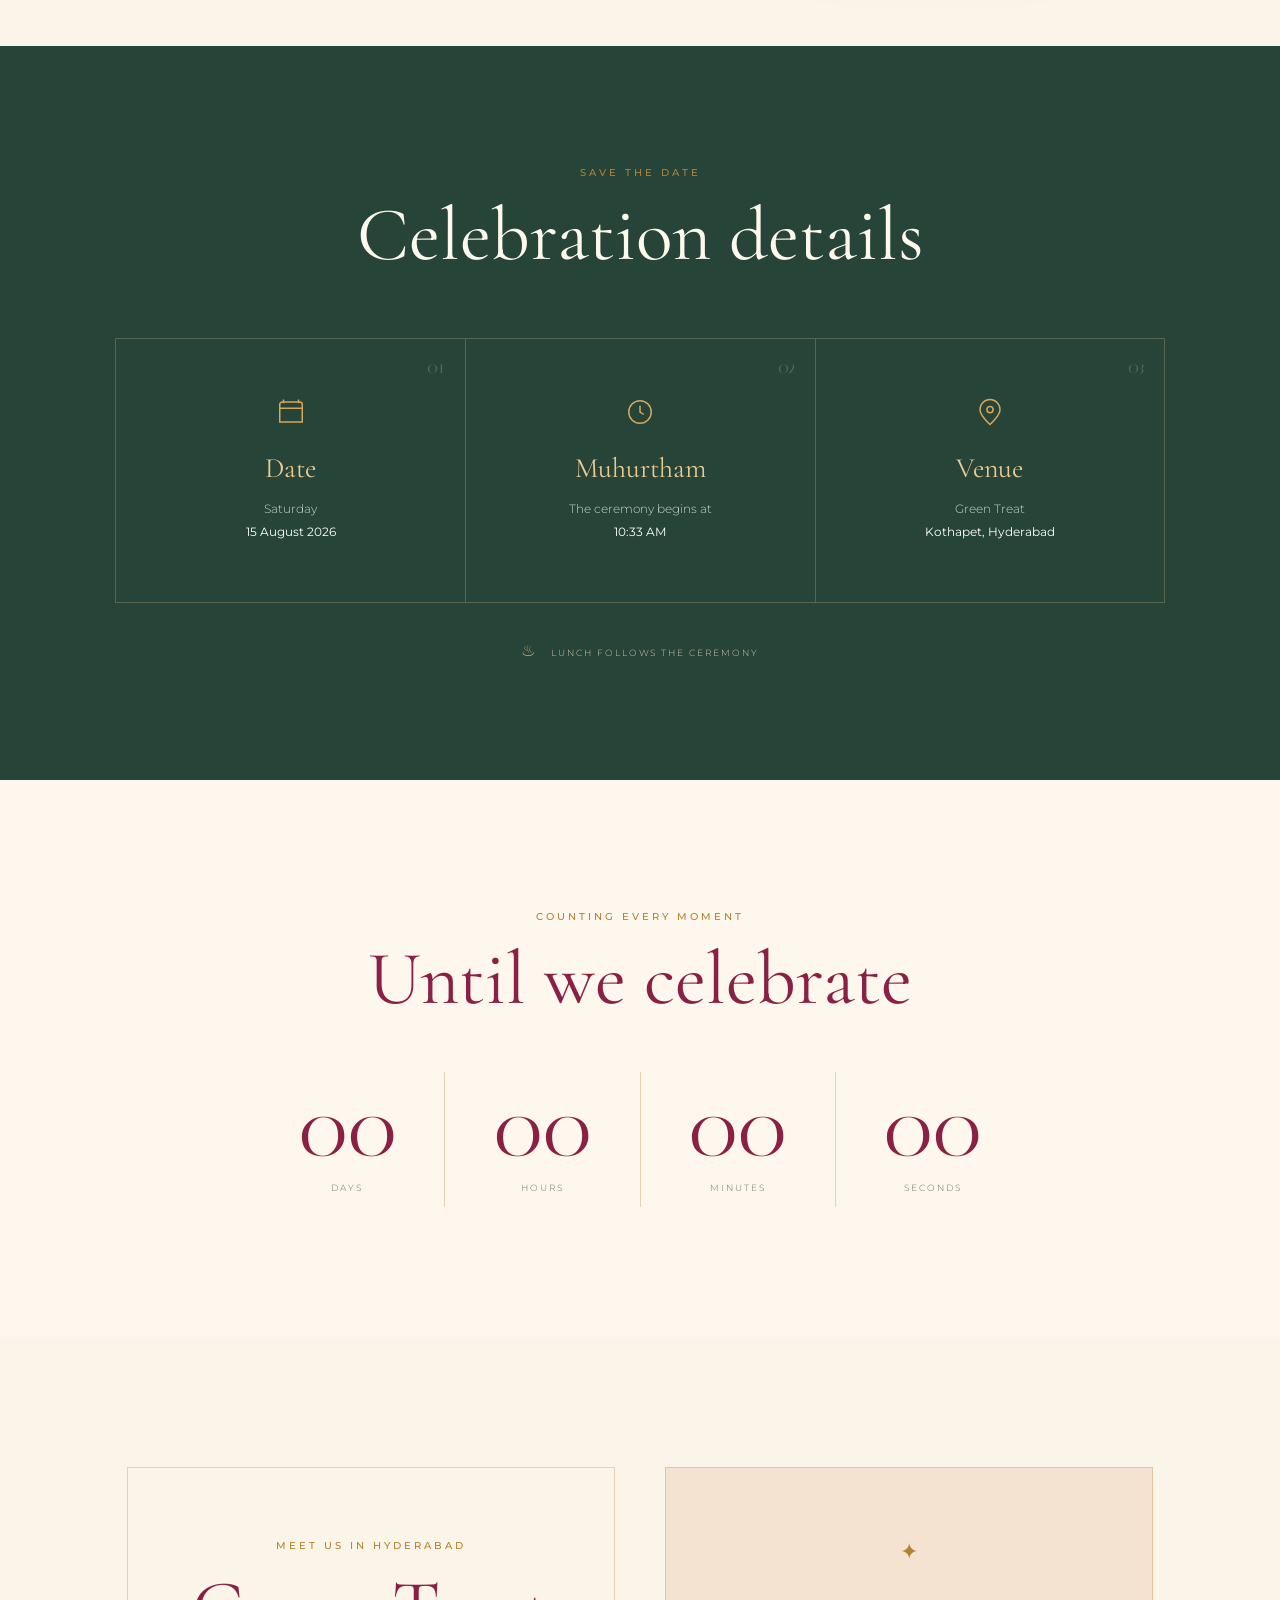
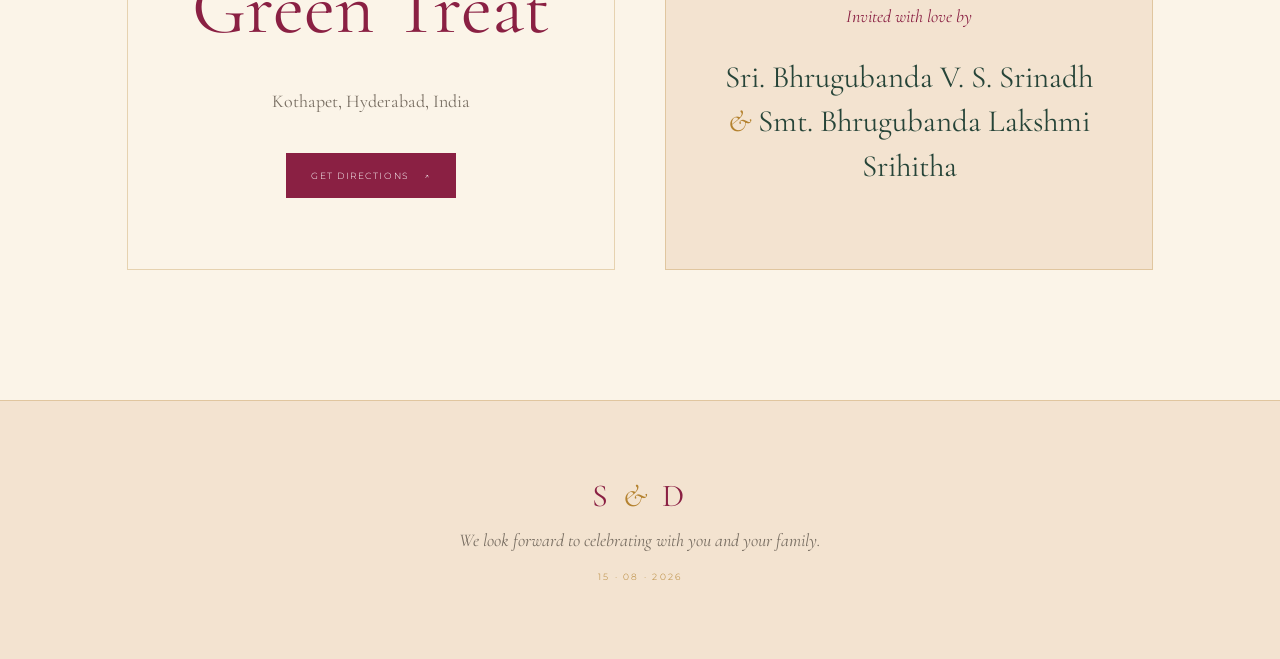
==== commit fc613799: "Match groom style and remove ring sparkle" ====
--- a/bride/index.html
+++ b/bride/index.html
@@ -21,7 +21,7 @@
   <meta name="twitter:description" content="With love from the bride’s family, join us on 15 August 2026 at Green Treat, Kothapet. #Dil se Sri">
   <meta name="twitter:image" content="https://mdileepkumar438.github.io/dil-se-sri/invitation-bride-side.jpg">
   <link rel="preload" href="landing-florals-mobile.webp" as="image" type="image/webp" media="(max-width: 760px)">
-  <link rel="preload" href="couple-placement-mobile.webp" as="image" type="image/webp" media="(max-width: 760px)">
+  <link rel="preload" href="couple-placement-v3-mobile.webp" as="image" type="image/webp" media="(max-width: 760px)">
   <link rel="preconnect" href="https://fonts.googleapis.com">
   <link rel="preconnect" href="https://fonts.gstatic.com" crossorigin>
   <link href="https://fonts.googleapis.com/css2?family=Cormorant+Garamond:ital,wght@0,400;0,500;0,600;1,500&family=Italiana&family=Montserrat:wght@300;400;500&display=swap" rel="stylesheet">
@@ -40,8 +40,7 @@
       <p class="landing-date">15 · 08 · 2026</p>
     </div>
     <div class="couple-stage" aria-hidden="true">
-      <img class="couple-placement" src="couple-placement.webp" srcset="couple-placement-mobile.webp 440w, couple-placement.webp 887w" sizes="(max-width: 760px) 74vw, 560px" width="887" height="1774" alt="">
-      <span class="ring-sparkle" aria-hidden="true"></span>
+      <img class="couple-placement" src="couple-placement-v3.webp" srcset="couple-placement-v3-mobile.webp 440w, couple-placement-v3.webp 889w" sizes="(max-width: 760px) 74vw, 560px" width="889" height="1768" alt="">
     </div>
     <button class="open-invitation" id="openInvitation" type="button">
       <span>Open Invitation</span><i aria-hidden="true">↓</i>
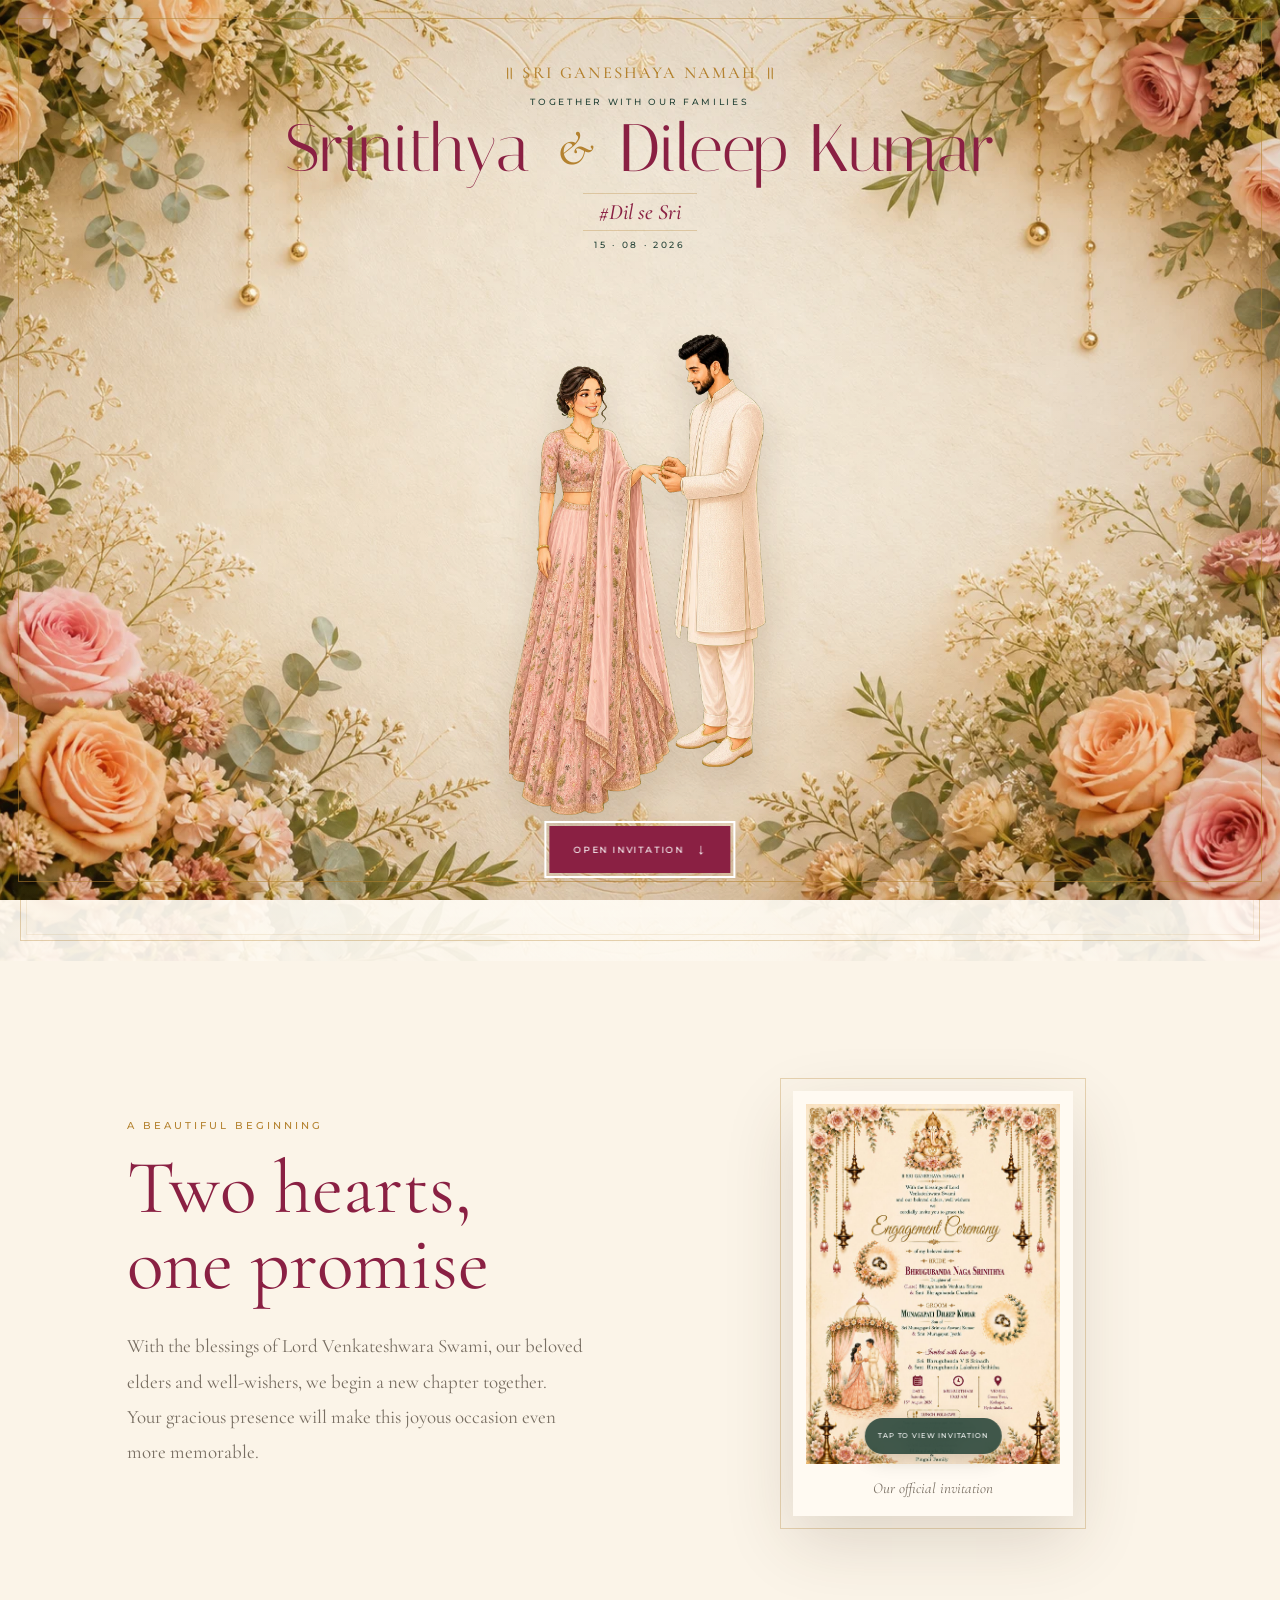
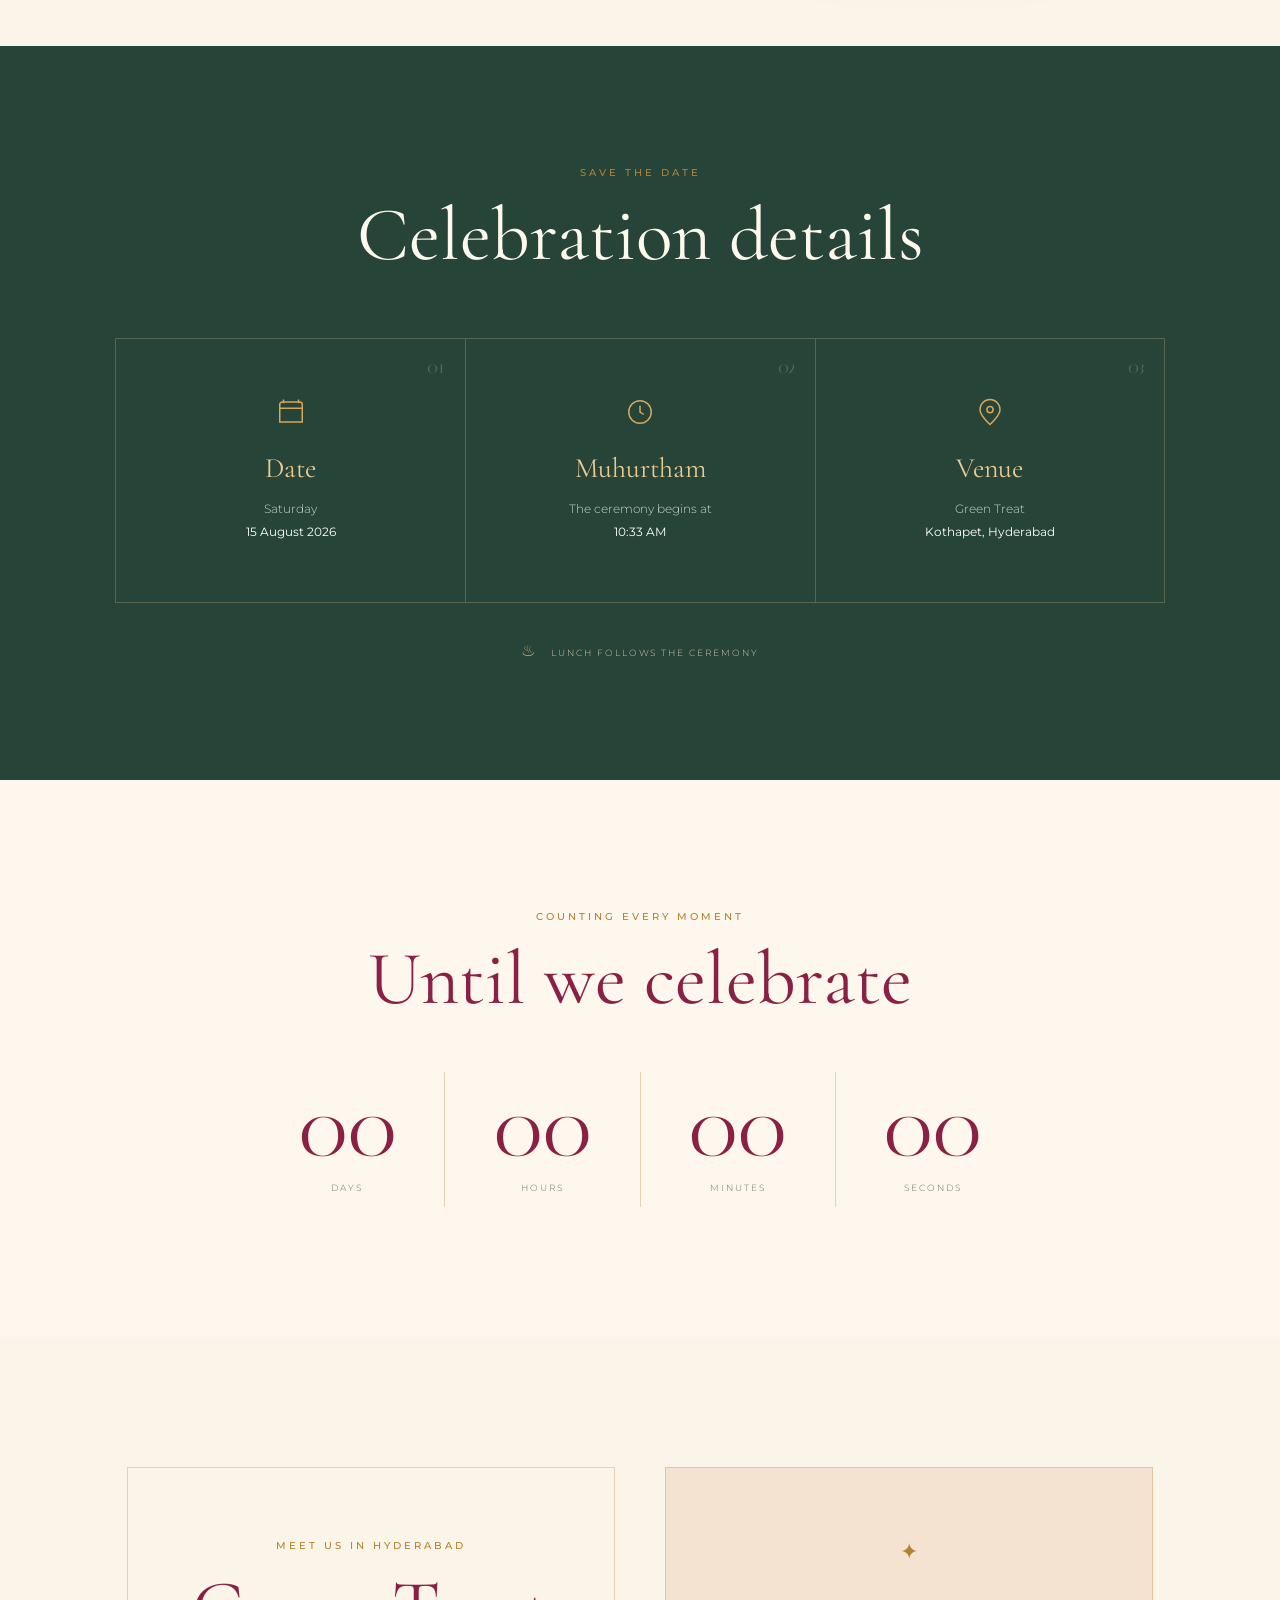
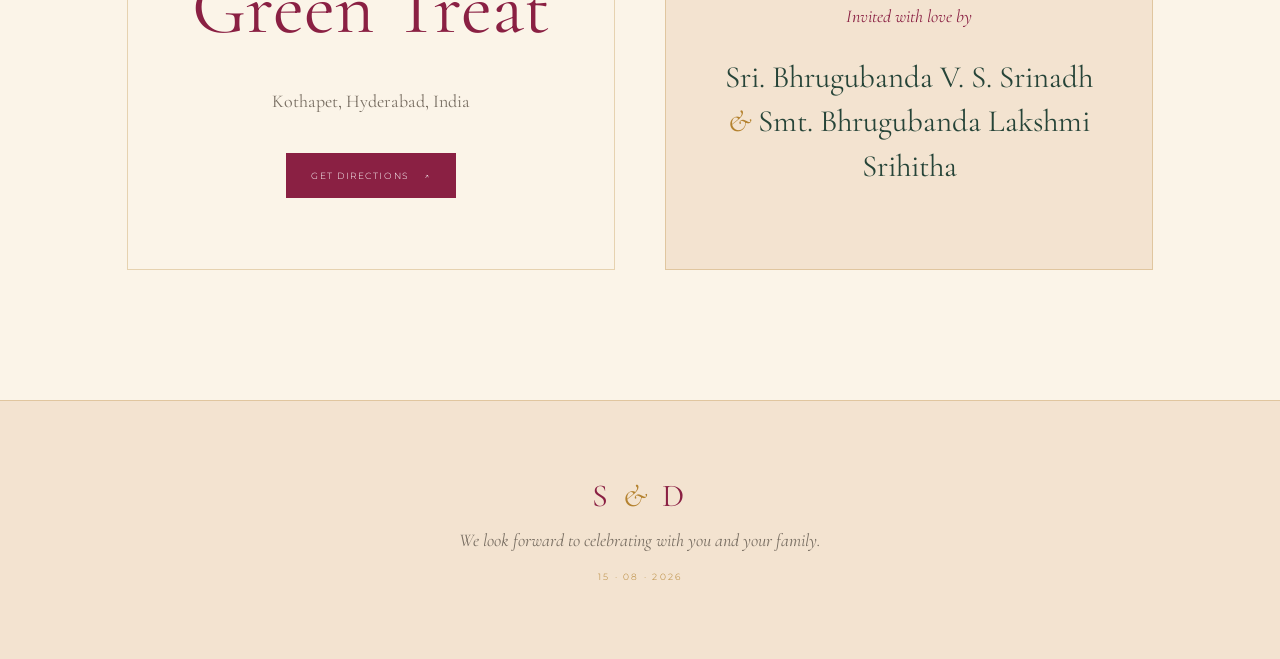
==== commit c9f4ce22: "Replace bride-side invitation poster" ====
--- a/bride/index.html
+++ b/bride/index.html
@@ -9,17 +9,17 @@
   <base href="../">
   <meta property="og:type" content="website">
   <meta property="og:site_name" content="Srinithya &amp; Dileep Kumar">
-  <meta property="og:url" content="https://mdileepkumar438.github.io/dil-se-sri/bride/">
+  <meta property="og:url" content="https://dilsesri.com/bride/">
   <meta property="og:title" content="Srinithya &amp; Dileep Kumar — Engagement">
   <meta property="og:description" content="With love from the bride’s family, join us on 15 August 2026 at Green Treat, Kothapet. #Dil se Sri">
-  <meta property="og:image" content="https://mdileepkumar438.github.io/dil-se-sri/invitation-bride-side.jpg">
+  <meta property="og:image" content="https://dilsesri.com/invitation-bride-final.jpeg">
   <meta property="og:image:width" content="1054">
   <meta property="og:image:height" content="1492">
   <meta property="og:image:alt" content="Bride-side engagement invitation of Srinithya and Dileep Kumar, 15 August 2026">
   <meta name="twitter:card" content="summary_large_image">
   <meta name="twitter:title" content="Srinithya &amp; Dileep Kumar — Engagement">
   <meta name="twitter:description" content="With love from the bride’s family, join us on 15 August 2026 at Green Treat, Kothapet. #Dil se Sri">
-  <meta name="twitter:image" content="https://mdileepkumar438.github.io/dil-se-sri/invitation-bride-side.jpg">
+  <meta name="twitter:image" content="https://dilsesri.com/invitation-bride-final.jpeg">
   <link rel="preload" href="landing-florals-mobile.webp" as="image" type="image/webp" media="(max-width: 760px)">
   <link rel="preload" href="couple-placement-v3-mobile.webp" as="image" type="image/webp" media="(max-width: 760px)">
   <link rel="preconnect" href="https://fonts.googleapis.com">
@@ -27,7 +27,7 @@
   <link href="https://fonts.googleapis.com/css2?family=Cormorant+Garamond:ital,wght@0,400;0,500;0,600;1,500&family=Italiana&family=Montserrat:wght@300;400;500&display=swap" rel="stylesheet">
   <link rel="stylesheet" href="style.css">
 </head>
-<body class="bride-page" data-invitation-side="bride" data-share-url="https://mdileepkumar438.github.io/dil-se-sri/bride/" data-share-title="Srinithya &amp; Dileep Kumar — Engagement" data-share-text="With love from the bride’s family, join us on 15 August 2026 at Green Treat, Kothapet. #Dil se Sri">
+<body class="bride-page" data-invitation-side="bride" data-share-url="https://dilsesri.com/bride/" data-share-title="Srinithya &amp; Dileep Kumar — Engagement" data-share-text="With love from the bride’s family, join us on 15 August 2026 at Green Treat, Kothapet. #Dil se Sri">
   <div class="page-glow" aria-hidden="true"></div>
   <section class="landing" id="landing" role="dialog" aria-modal="true" aria-label="Engagement invitation welcome">
     <div class="landing-shade" aria-hidden="true"></div>
@@ -105,7 +105,7 @@
       </div>
       <figure class="invitation-frame reveal">
         <button class="invitation-trigger" id="invitationTrigger" type="button" aria-label="Open full-screen invitation">
-          <img src="invitation-bride-side.jpg" alt="Bride-side engagement invitation for Srinithya and Dileep Kumar" width="1054" height="1492" loading="lazy">
+          <img src="invitation-bride-final.jpeg" alt="Bride-side engagement invitation for Srinithya and Dileep Kumar" width="1054" height="1492" loading="lazy">
           <span>Tap to view invitation</span>
         </button>
         <figcaption>Our official invitation</figcaption>
@@ -170,12 +170,12 @@
     <div class="viewer-toolbar">
       <p>Our official invitation</p>
       <div>
-        <a href="invitation-bride-side.jpg" download="Srinithya-Dileep-Kumar-Engagement.jpg" aria-label="Download invitation">↓</a>
+        <a href="invitation-bride-final.jpeg" download="Srinithya-Dileep-Kumar-Engagement.jpeg" aria-label="Download invitation">↓</a>
         <button id="closeInvitation" type="button" aria-label="Close invitation">×</button>
       </div>
     </div>
     <div class="viewer-canvas" id="viewerCanvas">
-      <img id="viewerImage" data-src="invitation-bride-side.jpg" width="1054" height="1492" alt="Full bride-side engagement invitation for Srinithya and Dileep Kumar">
+      <img id="viewerImage" data-src="invitation-bride-final.jpeg" width="1054" height="1492" alt="Full bride-side engagement invitation for Srinithya and Dileep Kumar">
     </div>
     <p class="viewer-hint">Pinch or double-tap to zoom</p>
   </dialog>
